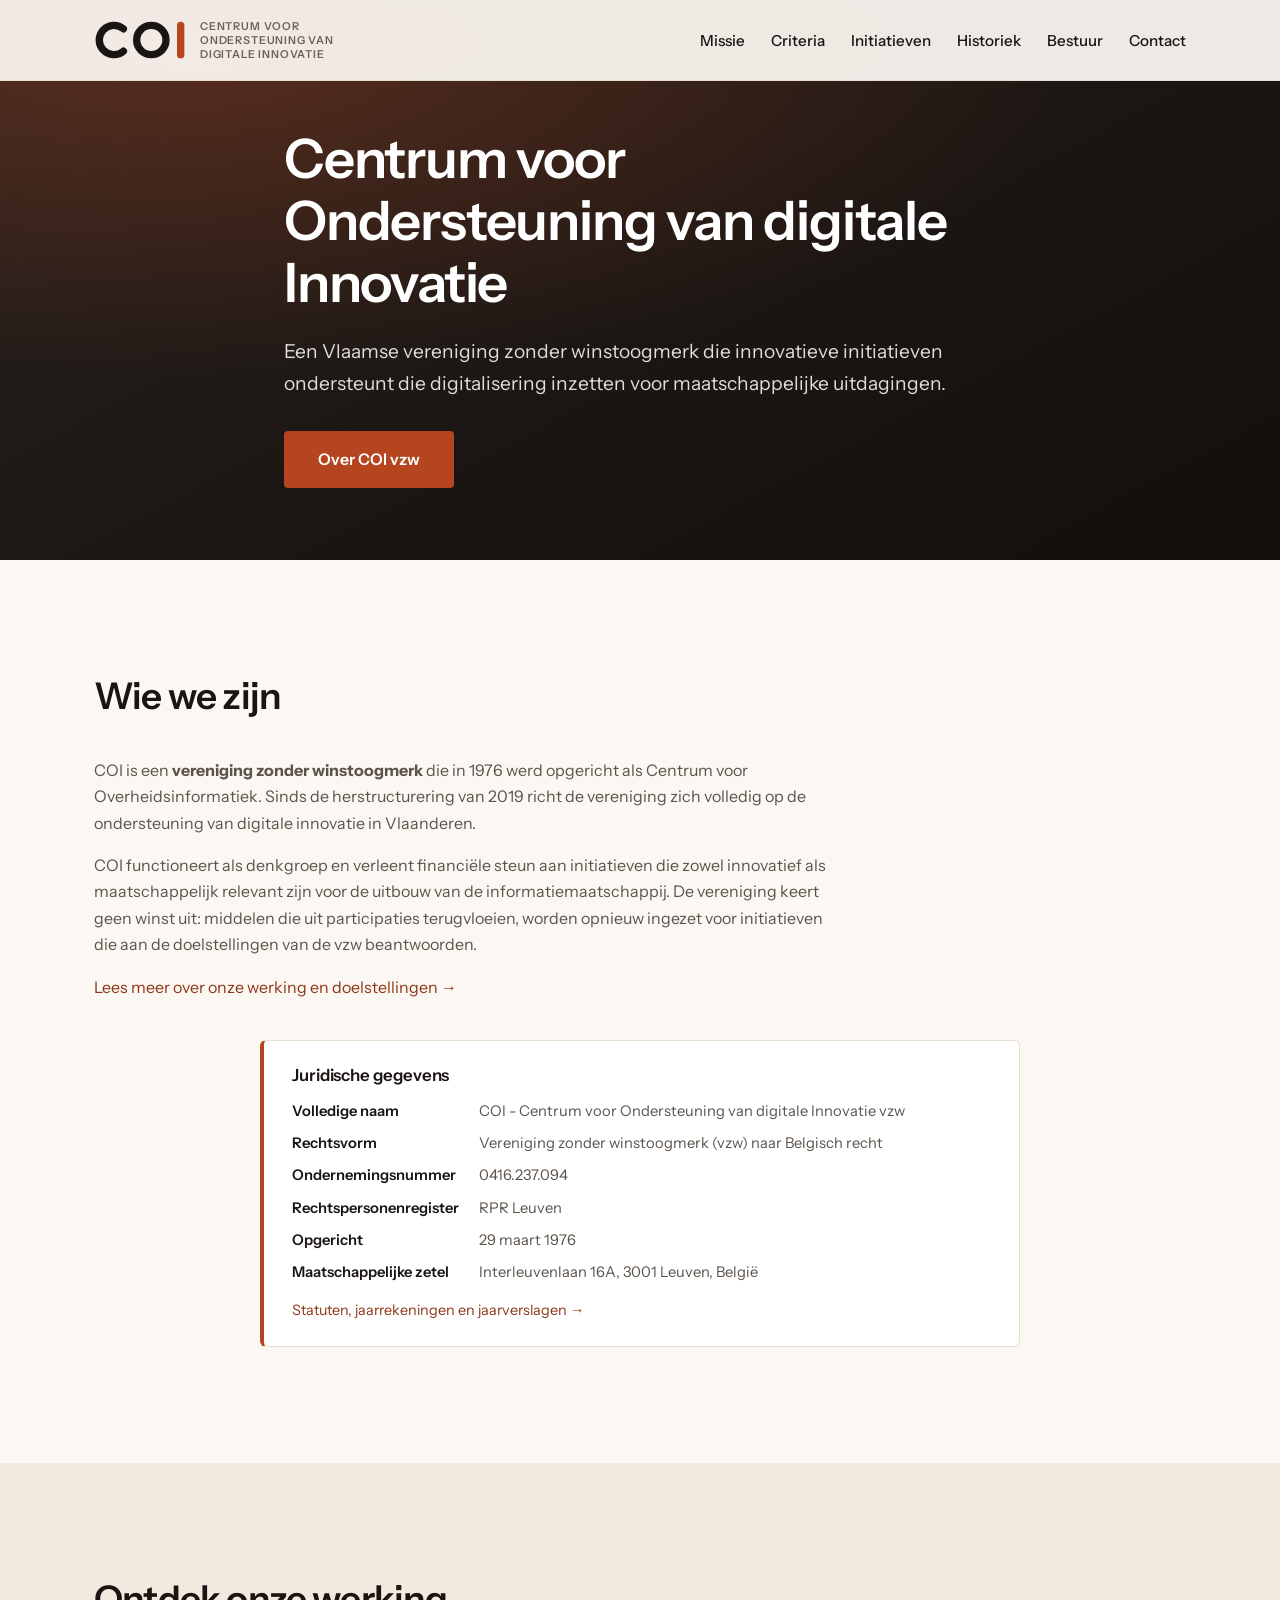
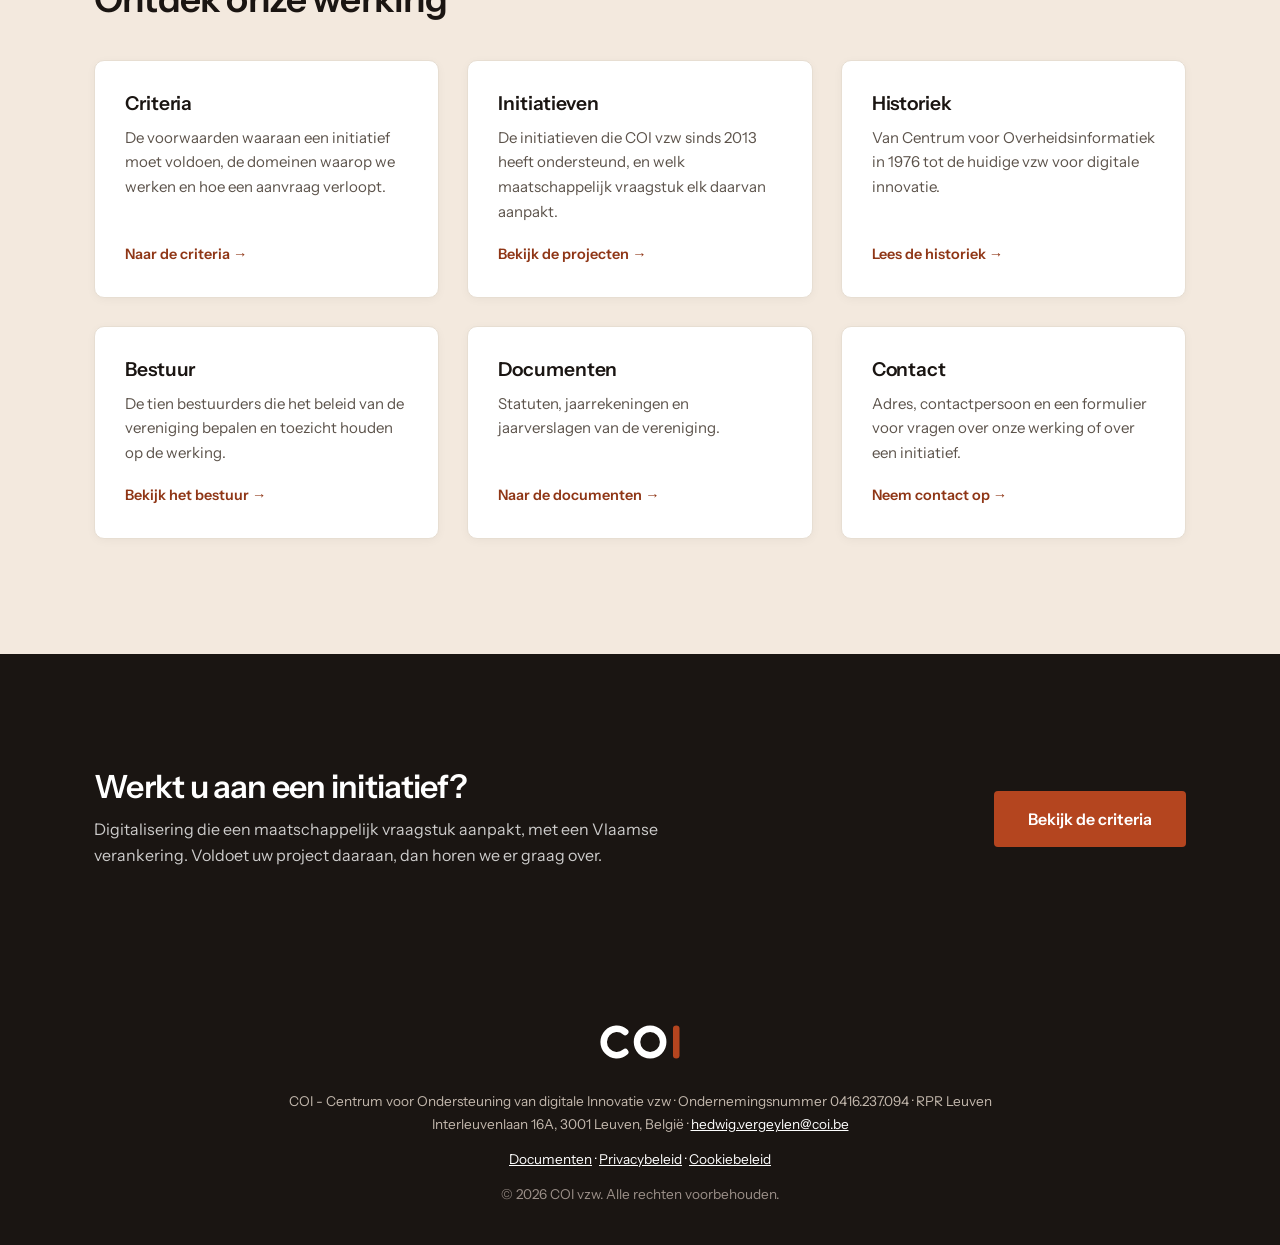
==== index.html @ 03cca015 "Nieuwe vormtaal: warm palet, eigen lettertypes, nieuw merkteken Vormgeving: - palet "Klei": terracot" ====
<!DOCTYPE html>
<html lang="nl">
<head>
<meta charset="UTF-8" />
<meta name="viewport" content="width=device-width, initial-scale=1.0" />
<title>COI vzw - Centrum voor Ondersteuning van digitale Innovatie</title>
<meta name="description" content="COI vzw is een Vlaamse denkgroep die innovatieve, maatschappelijk relevante initiatieven in de informatiemaatschappij financieel ondersteunt. Opgericht in 1976, zetel in Leuven." />
<link rel="canonical" href="https://www.coivzw.be/" />
<link rel="icon" type="image/svg+xml" href="assets/favicon.svg" />
<link rel="icon" type="image/png" sizes="32x32" href="assets/favicon-32.png" />
<link rel="icon" type="image/png" sizes="16x16" href="assets/favicon-16.png" />
<link rel="apple-touch-icon" href="assets/apple-touch-icon.png" />
<link rel="stylesheet" href="css/style.css" />
<script type="application/ld+json">
{
  "@context": "https://schema.org",
  "@type": "NGO",
  "name": "COI - Centrum voor Ondersteuning van digitale Innovatie vzw",
  "alternateName": "COI vzw",
  "url": "https://www.coivzw.be/",
  "logo": "https://www.coivzw.be/assets/coi-logo.svg",
  "foundingDate": "1976-03-29",
  "description": "Vlaamse denkgroep die innovatieve en maatschappelijk relevante initiatieven in de informatiemaatschappij financieel ondersteunt.",
  "taxID": "0416.237.094",
  "address": {
    "@type": "PostalAddress",
    "streetAddress": "Interleuvenlaan 16A",
    "postalCode": "3001",
    "addressLocality": "Leuven",
    "addressCountry": "BE"
  },
  "email": "hedwig.vergeylen@coi.be"
}
</script>
</head>
<body>

<header class="header" id="top">
  <div class="container header__inner">
    <a href="./" class="header__logo">
      <img src="assets/coi-logo.svg" alt="COI vzw" class="header__logo-mark">
      <span class="header__logo-text">
        <span class="header__logo-sub">Centrum voor Ondersteuning van digitale Innovatie</span>
      </span>
    </a>
    <nav class="nav" id="nav">
      <ul class="nav__list">
        <li><a href="over-ons/">Missie</a></li>
        <li><a href="wat-we-ondersteunen/">Criteria</a></li>
        <li><a href="projecten/">Initiatieven</a></li>
        <li><a href="historiek/">Historiek</a></li>
        <li><a href="bestuursorgaan/">Bestuur</a></li>
        <li><a href="contact/">Contact</a></li>
      </ul>
    </nav>
    <button class="nav-toggle" id="navToggle" aria-label="Menu openen" aria-expanded="false">
      <span></span><span></span><span></span>
    </button>
  </div>
</header>

<section class="hero">
  <div class="container hero__content">
    <h1>Centrum voor Ondersteuning van digitale Innovatie</h1>
    <p>Een Vlaamse vereniging zonder winstoogmerk die innovatieve initiatieven ondersteunt die digitalisering inzetten voor maatschappelijke uitdagingen.</p>
    <a href="over-ons/" class="btn">Over COI vzw</a>
  </div>
</section>

<main>

  <section class="section">
    <div class="container">
      <h2 class="section__title">Wie we zijn</h2>
      <div class="prose">
        <p>COI is een <strong>vereniging zonder winstoogmerk</strong> die in 1976 werd opgericht als Centrum voor Overheidsinformatiek. Sinds de herstructurering van 2019 richt de vereniging zich volledig op de ondersteuning van digitale innovatie in Vlaanderen.</p>
        <p>COI functioneert als denkgroep en verleent financiële steun aan initiatieven die zowel innovatief als maatschappelijk relevant zijn voor de uitbouw van de informatiemaatschappij. De vereniging keert geen winst uit: middelen die uit participaties terugvloeien, worden opnieuw ingezet voor initiatieven die aan de doelstellingen van de vzw beantwoorden.</p>
        <p><a href="over-ons/">Lees meer over onze werking en doelstellingen &rarr;</a></p>
      </div>

      <div class="identity">
        <h3>Juridische gegevens</h3>
        <dl>
          <dt>Volledige naam</dt>
          <dd>COI - Centrum voor Ondersteuning van digitale Innovatie vzw</dd>
          <dt>Rechtsvorm</dt>
          <dd>Vereniging zonder winstoogmerk (vzw) naar Belgisch recht</dd>
          <dt>Ondernemingsnummer</dt>
          <dd>0416.237.094</dd>
          <dt>Rechtspersonenregister</dt>
          <dd>RPR Leuven</dd>
          <dt>Opgericht</dt>
          <dd>29 maart 1976</dd>
          <dt>Maatschappelijke zetel</dt>
          <dd>Interleuvenlaan 16A, 3001 Leuven, België</dd>
        </dl>
        <p style="margin-top:14px;font-size:0.9rem;"><a href="documenten/">Statuten, jaarrekeningen en jaarverslagen &rarr;</a></p>
      </div>
    </div>
  </section>

  <section class="section section--alt">
    <div class="container">
      <h2 class="section__title">Ontdek onze werking</h2>
      <div class="cards">

        <div class="card">
          <h3>Criteria</h3>
          <p>De voorwaarden waaraan een initiatief moet voldoen, de domeinen waarop we werken en hoe een aanvraag verloopt.</p>
          <a href="wat-we-ondersteunen/" class="card__link">Naar de criteria &rarr;</a>
        </div>

        <div class="card">
          <h3>Initiatieven</h3>
          <p>De initiatieven die COI vzw sinds 2013 heeft ondersteund, en welk maatschappelijk vraagstuk elk daarvan aanpakt.</p>
          <a href="projecten/" class="card__link">Bekijk de projecten &rarr;</a>
        </div>

        <div class="card">
          <h3>Historiek</h3>
          <p>Van Centrum voor Overheidsinformatiek in 1976 tot de huidige vzw voor digitale innovatie.</p>
          <a href="historiek/" class="card__link">Lees de historiek &rarr;</a>
        </div>

        <div class="card">
          <h3>Bestuur</h3>
          <p>De tien bestuurders die het beleid van de vereniging bepalen en toezicht houden op de werking.</p>
          <a href="bestuursorgaan/" class="card__link">Bekijk het bestuur &rarr;</a>
        </div>

        <div class="card">
          <h3>Documenten</h3>
          <p>Statuten, jaarrekeningen en jaarverslagen van de vereniging.</p>
          <a href="documenten/" class="card__link">Naar de documenten &rarr;</a>
        </div>

        <div class="card">
          <h3>Contact</h3>
          <p>Adres, contactpersoon en een formulier voor vragen over onze werking of over een initiatief.</p>
          <a href="contact/" class="card__link">Neem contact op &rarr;</a>
        </div>

      </div>
    </div>
  </section>

  <section class="section oproep">
    <div class="container oproep__inner">
      <div class="oproep__tekst">
        <h2>Werkt u aan een initiatief?</h2>
        <p>Digitalisering die een maatschappelijk vraagstuk aanpakt, met een Vlaamse verankering. Voldoet uw project daaraan, dan horen we er graag over.</p>
      </div>
      <a href="wat-we-ondersteunen/" class="btn">Bekijk de criteria</a>
    </div>
  </section>

</main>

<footer class="footer">
  <div class="container footer__inner">
    <img src="assets/coi-logo-wit.svg" alt="COI vzw" class="footer__logo">
    <p class="footer__legal">
      COI - Centrum voor Ondersteuning van digitale Innovatie vzw &middot; Ondernemingsnummer 0416.237.094 &middot; RPR Leuven<br>
      Interleuvenlaan 16A, 3001 Leuven, België &middot; <a href="mailto:hedwig.vergeylen@coi.be">hedwig.vergeylen@coi.be</a>
    </p>
    <p class="footer__links">
      <a href="documenten/">Documenten</a> &middot;
      <a href="privacy/">Privacybeleid</a> &middot;
      <a href="cookies/">Cookiebeleid</a>
    </p>
    <p class="footer__copy">&copy; <span id="year"></span> COI vzw. Alle rechten voorbehouden.</p>
  </div>
</footer>

<script src="js/script.js"></script>
</body>
</html>
---- css/style.css ----
/* Lettertypes staan op onze eigen server, niet bij Google.
   Reden: bij Google Fonts doet de browser van elke bezoeker een verzoek aan
   fonts.googleapis.com en fonts.gstatic.com, waarbij zijn IP-adres naar Google
   gaat. Lokaal hosten haalt die partij uit de bezoekersstroom en scheelt ook
   twee DNS-opzoekingen en twee verbindingen bij het laden.

   Instrument Sans is variabel (400-700 in één bestand) en Instrument Serif is
   als paar ontworpen; samen 74 KB. font-display: swap toont meteen tekst in de
   systeemletter en wisselt zodra het bestand er is. */
@font-face {
  font-family: "Instrument Sans";
  font-style: normal;
  font-weight: 400 700;
  font-display: swap;
  src: url("../fonts/instrument-sans-latin.woff2") format("woff2");
  unicode-range: U+0000-00FF, U+0131, U+0152-0153, U+02BB-02BC, U+02C6, U+02DA,
    U+02DC, U+0304, U+0308, U+0329, U+2000-206F, U+20AC, U+2122, U+2191, U+2193,
    U+2212, U+2215, U+FEFF, U+FFFD;
}

@font-face {
  font-family: "Instrument Sans";
  font-style: normal;
  font-weight: 400 700;
  font-display: swap;
  src: url("../fonts/instrument-sans-latin-ext.woff2") format("woff2");
  unicode-range: U+0100-02BA, U+02BD-02C5, U+02C7-02CC, U+02CE-02D7, U+02DD-02FF,
    U+0304, U+0308, U+0329, U+1D00-1DBF, U+1E00-1E9F, U+1EF2-1EFF, U+2020,
    U+20A0-20AB, U+20AD-20C0, U+2113, U+2C60-2C7F, U+A720-A7FF;
}

@font-face {
  font-family: "Instrument Serif";
  font-style: normal;
  font-weight: 400;
  font-display: swap;
  src: url("../fonts/instrument-serif-latin.woff2") format("woff2");
  unicode-range: U+0000-00FF, U+0131, U+0152-0153, U+02BB-02BC, U+02C6, U+02DA,
    U+02DC, U+0304, U+0308, U+0329, U+2000-206F, U+20AC, U+2122, U+2191, U+2193,
    U+2212, U+2215, U+FEFF, U+FFFD;
}

@font-face {
  font-family: "Instrument Serif";
  font-style: normal;
  font-weight: 400;
  font-display: swap;
  src: url("../fonts/instrument-serif-latin-ext.woff2") format("woff2");
  unicode-range: U+0100-02BA, U+02BD-02C5, U+02C7-02CC, U+02CE-02D7, U+02DD-02FF,
    U+0304, U+0308, U+0329, U+1D00-1DBF, U+1E00-1E9F, U+1EF2-1EFF, U+2020,
    U+20A0-20AB, U+20AD-20C0, U+2113, U+2C60-2C7F, U+A720-A7FF;
}

:root {
  /* Palet "Klei": terracotta accent op warm papier.
     Alle kleuren op de site komen uit deze lijst; er staat verder nergens nog
     een kleurwaarde los in het bestand. Een richtingswijziging is dus een
     kwestie van dit blok aanpassen. */
  --color-primary: #b4451f;   /* knoppen, accenten */
  --color-primary-diep: #93381a; /* knop bij hover */
  --color-link: #8f3616;      /* linktekst: donkerder, want die heeft 4,5:1 nodig */

  --color-text: #5c534b;
  /* Net donker genoeg om ook op het zandvlak (--color-bg-alt) boven 4,5:1 te
     blijven; op #756b62 haalde de sectie-inleiding daar maar 4,34:1. */
  --color-muted: #6d635a;
  --color-dark: #1a1512;      /* koppen, voettekst, hero */
  --color-bg: #fbf7f2;        /* papier */
  --color-surface: #ffffff;   /* kaarten, die liggen op het papier */
  --color-bg-alt: #f3e9de;    /* afwisselende secties en logokaders */
  --color-line: #e7ded2;
  --color-line-diep: #d8c9b7; /* rand van een kaart bij hover */

  /* Voettekst staat op --color-dark; deze twee zijn de leesbare tinten daarop. */
  --color-op-donker: #c3b8ad;
  --color-op-donker-zacht: #9c9089;

  /* De serif is gereserveerd voor cijfers: jaartallen op de projectenpagina, de
     nummers van de basisvoorwaarden, de tijdlijn. Daar geeft hij karakter
     zonder de koppen een uitgeverslook te bezorgen. */
  --font-heading: "Instrument Serif", Georgia, "Times New Roman", serif;
  --font-body: "Instrument Sans", -apple-system, BlinkMacSystemFont, "Segoe UI", sans-serif;
  --font-kop-klein: var(--font-body);
  --max-width: 1140px;

  /* EÃƒÆ’Ã‚Â©n gedeelde versnellingscurve en duur voor alle overgangen. Zo bewegen
     knoppen, kaarten, navigatie en de scroll-animaties op dezelfde manier. */
  --ease: cubic-bezier(0.22, 0.61, 0.36, 1);
  --snel: 0.2s;
  --traag: 0.7s;

  /* Verticale ademruimte per sectie, meeschalend met de vensterbreedte. */
  --sectie-ruimte: clamp(72px, 9vw, 128px);
}

* {
  margin: 0;
  padding: 0;
  box-sizing: border-box;
}

html {
  scroll-behavior: smooth;
  /* De site heeft maar een ontwerp: een licht. Zonder deze regel darkent de browser
     in donkere modus zelf het canvas, terwijl onze tekstkleuren donker blijven -
     dan staat bijna-zwarte tekst op een zwarte achtergrond. */
  color-scheme: only light;
  background-color: var(--color-bg);
}

body {
  font-family: var(--font-body);
  color: var(--color-text);
  line-height: 1.65;
  -webkit-font-smoothing: antialiased;
  /* Expliciet, niet transparant: anders schijnt het canvas van de browser door. */
  background-color: var(--color-bg);
}

.container {
  max-width: var(--max-width);
  margin: 0 auto;
  padding: 0 24px;
}

/* Koppen staan in de schreefloze letter, niet in de serif. Een display-serif
   geeft de site een uitgeverskarakter dat vloekt met de rest; halfvet en strak
   gespatieerd sluit beter aan bij de opmaak. De serif blijft wel in gebruik,
   maar uitsluitend voor cijfers - zie .jaar-kop en .voorwaarde__nr. */
h1, h2 {
  font-family: var(--font-body);
  color: var(--color-dark);
  font-weight: 600;
  letter-spacing: -0.022em;
  line-height: 1.14;
}

/* h3 is bijna altijd een kaarttitel of een tussenkop van 17 tot 20 px. Daar
   houdt de serif niet stand; de sans in halfvet leest daar beter. */
h3 {
  font-family: var(--font-kop-klein);
  color: var(--color-dark);
  font-weight: 600;
  letter-spacing: -0.005em;
  line-height: 1.3;
}

a {
  color: var(--color-link);
  text-decoration: none;
  transition: color var(--snel) var(--ease);
}

/* Header */
.header {
  position: fixed;
  top: 0;
  left: 0;
  right: 0;
  z-index: 100;
  background: rgba(251, 247, 242, 0.94);
  backdrop-filter: saturate(1.4) blur(8px);
  border-bottom: 1px solid var(--color-line);
}

.header__inner {
  display: flex;
  align-items: center;
  justify-content: space-between;
  /* Houdt de naam los van het menu; zonder deze gap raken ze elkaar bijna
     op de breedtes waar het menu nog horizontaal staat. */
  gap: 48px;
  height: 80px;
}

.header__logo {
  display: flex;
  align-items: center;
  gap: 14px;
  color: var(--color-dark);
  flex-shrink: 0;
}

.header__logo-mark {
  height: 40px;
  width: auto;
  flex-shrink: 0;
}

/* De naam naast het merkteken: de afkorting groot in de kopletter, de voluit
   geschreven naam eronder als kleinkapitaal. Zo staat er een echte lockup in
   plaats van twee regels kleine tekst. */
.header__logo-text {
  display: flex;
  flex-direction: column;
  justify-content: center;
}

/* Het merkteken leest zelf al C-O-I, dus de afkorting hoeft er niet naast.
   Wat er wel bij moet, is waar die drie letters voor staan. */
.header__logo-sub {
  font-size: 0.68rem;
  font-weight: 600;
  letter-spacing: 0.075em;
  text-transform: uppercase;
  line-height: 1.3;
  max-width: 20ch;
  color: var(--color-muted);
}

.nav__list {
  display: flex;
  gap: 26px;
  list-style: none;
}

.nav__list a {
  color: var(--color-dark);
  font-weight: 500;
  font-size: 0.95rem;
  transition: color var(--snel) var(--ease);
}

.nav__list a:hover {
  color: var(--color-primary);
}

.nav-toggle {
  display: none;
  flex-direction: column;
  justify-content: center;
  gap: 5px;
  background: none;
  border: none;
  cursor: pointer;
  width: 40px;
  height: 40px;
}

.nav-toggle span {
  display: block;
  width: 24px;
  height: 2px;
  background: var(--color-dark);
  margin: 0 auto;
}

/* Hero. Geen foto meer: een rustig verloop in de eigen kleuren, met een
   zachte lichtplek zodat het vlak niet dood aanvoelt. Geen achtergrondbeeld
   betekent ook ruim een megabyte minder om te laden. */
.hero {
  position: relative;
  /* Bewust laag gehouden: de bezoeker moet "Wie we zijn" al zien staan zonder
     eerst een schermvullend beeld weg te scrollen. */
  min-height: min(56vh, 480px);
  display: flex;
  align-items: center;
  padding: 128px 0 72px;
  color: #fff;
  background:
    radial-gradient(115% 95% at 16% 10%, rgba(180, 69, 31, 0.34) 0%, rgba(180, 69, 31, 0) 60%),
    linear-gradient(152deg, #2a2320 0%, #1a1512 60%, #140f0d 100%);
  overflow: hidden;
}

.hero__content {
  position: relative;
  z-index: 1;
  max-width: 760px;
}

.hero h1 {
  color: #fff;
  font-size: clamp(2.1rem, 4.6vw, 3.4rem);
  margin-bottom: 22px;
}

.hero p {
  font-size: clamp(1.02rem, 1.5vw, 1.2rem);
  margin-bottom: 32px;
  max-width: 60ch;
  color: rgba(255, 255, 255, 0.86);
}

/* De hero staat bovenaan het scherm en heeft dus geen scroll-trigger nodig;
   die komt gewoon binnen bij het laden. */
.js-reveal .hero__content > * {
  animation: hero-in 0.8s var(--ease) both;
}

.js-reveal .hero__content > *:nth-child(2) { animation-delay: 0.08s; }
.js-reveal .hero__content > *:nth-child(3) { animation-delay: 0.16s; }

@keyframes hero-in {
  from { opacity: 0; transform: translateY(16px); }
  to   { opacity: 1; transform: none; }
}

.btn {
  display: inline-block;
  background: var(--color-primary);
  color: #fff;
  padding: 15px 34px;
  border-radius: 4px;
  font-weight: 600;
  border: none;
  cursor: pointer;
  font-family: var(--font-body);
  font-size: 1rem;
  transition: background var(--snel) var(--ease),
              transform var(--snel) var(--ease),
              box-shadow var(--snel) var(--ease);
}

.btn:hover {
  background: var(--color-primary-diep);
  transform: translateY(-2px);
  box-shadow: 0 10px 22px rgba(29, 27, 26, 0.16);
}

.btn:active {
  transform: translateY(0);
}

/* Sections */
.section {
  padding: var(--sectie-ruimte) 0;
}

.section--alt {
  background: var(--color-bg-alt);
}

/* Alles lijnt links uit. De rasters eronder (kaarten, bestuurders, projecten)
   beginnen aan de linkerrand van de container; een gecentreerde titel zou daar
   los boven zweven. Gecentreerde lopende tekst leest bovendien trager, omdat
   het oog elke regel op een andere plek moet terugvinden. */
.section__title {
  font-size: clamp(1.7rem, 3vw, 2.3rem);
  margin-bottom: 40px;
  max-width: 24ch;
}

.section__intro {
  margin-top: -26px;
  margin-bottom: 44px;
  max-width: 62ch;
  color: var(--color-muted);
}

/* About */
.about {
  max-width: 760px;
  margin: 0 auto;
}

.about p {
  margin-bottom: 18px;
}

.about ul {
  margin: 0 0 18px 20px;
}

.about li {
  margin-bottom: 8px;
}

/* Projects */
.projects-grid {
  display: grid;
  grid-template-columns: repeat(auto-fit, minmax(280px, 1fr));
  gap: 28px;
}

.project-card {
  background: var(--color-surface);
  border: 1px solid var(--color-line);
  border-radius: 10px;
  overflow: hidden;
  box-shadow: 0 2px 10px rgba(29, 27, 26, 0.04);
  display: flex;
  flex-direction: column;
  transition: transform var(--snel) var(--ease),
              box-shadow var(--snel) var(--ease),
              border-color var(--snel) var(--ease);
}

.project-card:hover {
  transform: translateY(-4px);
  border-color: var(--color-line-diep);
  box-shadow: 0 14px 30px rgba(29, 27, 26, 0.10);
}

/* Elk logo staat in hetzelfde lichtgrijze kader - een lichte drager, want zo
   goed als elk merk levert zijn logo in een donkere versie aan. Het grijs zet
   het kader vanzelf af tegen de witte kaart eronder, dus geen randlijn nodig. */
.project-card__logo {
  height: 140px;
  display: flex;
  align-items: center;
  justify-content: center;
  background: var(--color-bg-alt);
  padding: 24px;
}

.project-card__logo img {
  max-width: 100%;
  max-height: 90px;
  object-fit: contain;
}

/* Voor brede woordmerken (bv. Syndicate One, 208x26): die zijn van nature laag
   en zouden anders als een streepje in het midden van het kader hangen. Laat ze
   de volle breedte nemen in plaats van hun eigen pixelbreedte. */
.project-card__logo--wide img {
  width: 100%;
  height: auto;
}

/* Drie merken leverden hun logo enkel als zuiver wit silhouet op transparant
   (gemeten: maximale verzadiging <= 0,03, dus echt monochroom). Omkeren geeft
   exact dezelfde vorm in zwart en houdt ze leesbaar op het witte kader. Gebruik
   dit uitsluitend voor monochrome logo's - bij kleur verschuift de tint. */
.project-card__logo--invert img {
  filter: invert(1);
}

.project-card__body {
  padding: 20px 24px 24px;
}

.project-card__body h3 {
  font-size: 1.1rem;
  margin-bottom: 10px;
}

/* Jaartal als tussenkop over de volle breedte van het raster. Zo leest de
   pagina als een tijdlijn van 2013 tot vandaag in plaats van als een catalogus.
   De kop staat in het raster zelf, dus er is geen extra omhullende laag nodig. */
.jaar-kop {
  grid-column: 1 / -1;
  font-family: var(--font-heading);
  font-weight: 400;
  font-size: clamp(1.5rem, 2.4vw, 1.9rem);
  color: var(--color-primary);
  display: flex;
  align-items: center;
  gap: 20px;
  margin-top: 22px;
}

.jaar-kop:first-child {
  margin-top: 0;
}

/* Lijn die vanaf het jaartal doorloopt tot de rechterrand. */
.jaar-kop::after {
  content: "";
  flex: 1;
  height: 1px;
  background: var(--color-line);
}

.project-card__body p {
  font-size: 0.92rem;
  color: var(--color-text);
}

/* Oproep. Sluit de startpagina af met de vraag die nergens anders prominent
   stond: heeft u een initiatief? Donker vlak, zodat het losstaat van de rest. */
.oproep {
  background: var(--color-dark);
}

.oproep__inner {
  display: flex;
  flex-wrap: wrap;
  align-items: center;
  justify-content: space-between;
  gap: 28px 40px;
}

.oproep__tekst {
  max-width: 56ch;
}

.oproep h2 {
  color: #fff;
  font-size: clamp(1.5rem, 2.6vw, 2rem);
  margin-bottom: 10px;
}

.oproep p {
  color: rgba(255, 255, 255, 0.78);
}

.oproep .btn {
  flex-shrink: 0;
}

/* Timeline */
.timeline {
  max-width: 760px;
  margin: 0;
  position: relative;
  padding-left: 32px;
  border-left: 2px solid var(--color-line);
}

.timeline__item {
  position: relative;
  margin-bottom: 40px;
}

.timeline__item:last-child {
  margin-bottom: 0;
}

.timeline__item::before {
  content: "";
  position: absolute;
  left: -41px;
  top: 4px;
  width: 16px;
  height: 16px;
  border-radius: 50%;
  background: var(--color-primary);
  border: 3px solid var(--color-bg);
}

.timeline__year {
  font-family: var(--font-heading);
  color: var(--color-primary);
  font-size: 1.2rem;
  margin-bottom: 8px;
}

/* Board */
.board-grid {
  display: grid;
  grid-template-columns: repeat(auto-fit, minmax(180px, 1fr));
  gap: 28px;
}

.board-member {
  text-align: left;
}

.board-member img {
  width: 100%;
  aspect-ratio: 1 / 1;
  object-fit: cover;
  border-radius: 8px;
  margin-bottom: 14px;
  background: var(--color-bg-alt);
}

.board-member h3 {
  font-size: 1rem;
  margin-bottom: 4px;
}

.board-member p {
  font-size: 0.85rem;
  color: var(--color-primary);
  font-weight: 600;
}

/* Het LinkedIn-teken staat als SVG in de pagina zelf, niet uit een
   iconenbibliotheek. Zo blijft het bij één bestand minder om te laden en erft
   het gewoon de tekstkleur mee. */
.board-member__li {
  display: inline-flex;
  margin-top: 9px;
  color: var(--color-muted);
  transition: color var(--snel) var(--ease), transform var(--snel) var(--ease);
}

.board-member__li svg {
  width: 17px;
  height: 17px;
  fill: currentColor;
}

.board-member__li:hover {
  color: var(--color-primary);
  transform: translateY(-1px);
}

/* Contact */
.contact {
  display: grid;
  grid-template-columns: 1fr 1.4fr;
  gap: 48px;
}

.contact__info h3 {
  font-size: 1.1rem;
  margin-bottom: 6px;
  margin-top: 20px;
}

.contact__info h3:first-child {
  margin-top: 0;
}

.contact__form {
  display: flex;
  flex-direction: column;
  gap: 6px;
}

.contact__form label {
  font-weight: 600;
  font-size: 0.9rem;
  margin-top: 10px;
}

.contact__form input,
.contact__form textarea {
  padding: 12px 14px;
  border: 1px solid var(--color-line);
  border-radius: 4px;
  font-family: var(--font-body);
  font-size: 0.95rem;
}

.contact__form input:focus,
.contact__form textarea:focus {
  outline: 2px solid var(--color-primary);
}

.contact__form .btn {
  margin-top: 16px;
  align-self: flex-start;
}

.contact__form-note {
  font-size: 0.8rem;
  color: var(--color-muted);
  margin-top: 10px;
}

/* Footer */
.footer {
  background: var(--color-dark);
  color: #fff;
  padding: 40px 0;
  text-align: center;
  font-size: 0.85rem;
}

.footer__legal {
  margin-top: 8px;
  color: var(--color-op-donker);
  line-height: 1.7;
}

.footer__links {
  margin-top: 12px;
}

/* Alle links in de voettekst wit: het merkblauw haalt op de donkere
   achtergrond maar 2,2:1 en is daar praktisch onleesbaar. */
.footer a {
  color: #fff;
  text-decoration: underline;
}

.footer__copy {
  margin-top: 12px;
  color: var(--color-op-donker-zacht);
}

.footer__logo {
  height: 36px;
  width: auto;
  margin-bottom: 16px;
}

/* Scroll-animatie.

   De klasse js-reveal wordt door script.js op <html> gezet, en alleen wanneer
   JavaScript draait en de bezoeker geen verminderde beweging heeft gevraagd.
   Zonder die klasse staat alles gewoon zichtbaar: valt het script uit, dan
   blijft de pagina leesbaar in plaats van leeg. Dat geldt ook voor zoekmachines. */
.js-reveal .reveal {
  opacity: 0;
  transform: translateY(14px);
}

.js-reveal .reveal.is-visible {
  opacity: 1;
  transform: none;
  transition: opacity var(--traag) var(--ease),
              transform var(--traag) var(--ease);
  transition-delay: var(--reveal-vertraging, 0s);
}

/* Wie beweging heeft uitgezet, krijgt ook hier niets. Dubbel op met de check in
   het script, maar zo blijft het waar als iemand later de klasse anders zet. */
@media (prefers-reduced-motion: reduce) {
  html {
    scroll-behavior: auto;
  }

  .js-reveal .reveal,
  .js-reveal .reveal.is-visible {
    opacity: 1;
    transform: none;
    transition: none;
  }

  .js-reveal .hero__content > * {
    animation: none;
  }

  .btn:hover,
  .card:hover,
  .project-card:hover {
    transform: none;
  }
}

/* Page hero (binnenpagina's) - compacter dan de hero op de homepage,
   met extra ruimte bovenaan omdat de header fixed staat. */
.page-hero {
  position: relative;
  padding: 150px 0 70px;
  background: var(--color-dark);
  background-size: cover;
  background-position: center;
  color: #fff;
}

.page-hero__overlay {
  position: absolute;
  inset: 0;
  background: linear-gradient(135deg, rgba(26, 21, 18, 0.94), rgba(180, 69, 31, 0.62));
}

.page-hero__content {
  position: relative;
  z-index: 1;
  max-width: 760px;
}

.page-hero h1 {
  color: #fff;
  font-size: 2.2rem;
  margin-bottom: 14px;
}

.page-hero p {
  font-size: 1.05rem;
}

/* Breadcrumb */
.breadcrumb {
  font-size: 0.85rem;
  color: var(--color-muted);
  padding: 18px 0 0;
}

.breadcrumb a {
  color: var(--color-muted);
}

.breadcrumb a:hover {
  color: var(--color-primary);
}

/* Actieve navigatie-link */
.nav__list a.is-active {
  color: var(--color-primary);
  font-weight: 600;
}

/* Kaartjes met doorverwijzingen (homepage) */
.cards {
  display: grid;
  grid-template-columns: repeat(auto-fit, minmax(260px, 1fr));
  gap: 28px;
}

.card {
  background: var(--color-surface);
  border: 1px solid var(--color-line);
  border-radius: 10px;
  padding: 30px;
  box-shadow: 0 2px 10px rgba(29, 27, 26, 0.04);
  display: flex;
  flex-direction: column;
  transition: transform var(--snel) var(--ease),
              box-shadow var(--snel) var(--ease),
              border-color var(--snel) var(--ease);
}

.card:hover {
  transform: translateY(-4px);
  border-color: var(--color-line-diep);
  box-shadow: 0 14px 30px rgba(29, 27, 26, 0.10);
}

/* De doorverwijzing schuift mee bij hover over de hele kaart. Inline-block is
   nodig: op een gewoon inline-element heeft transform geen effect. */
.card__link {
  display: inline-block;
  transition: transform var(--snel) var(--ease);
}

.card:hover .card__link {
  transform: translateX(4px);
}

.card h3 {
  font-size: 1.2rem;
  margin-bottom: 10px;
}

.card p {
  font-size: 0.94rem;
  margin-bottom: 18px;
  flex-grow: 1;
}

.card__link {
  font-weight: 600;
  font-size: 0.9rem;
}

/* Identiteitskader (rechtsvorm, ondernemingsnummer, zetel) */
.identity {
  max-width: 760px;
  margin: 40px auto 0;
  background: var(--color-surface);
  border: 1px solid var(--color-line);
  border-left: 4px solid var(--color-primary);
  border-radius: 6px;
  padding: 24px 28px;
}

.identity h3 {
  font-size: 1.05rem;
  margin-bottom: 12px;
}

.identity dl {
  display: grid;
  grid-template-columns: minmax(160px, auto) 1fr;
  gap: 8px 20px;
  font-size: 0.92rem;
}

.identity dt {
  font-weight: 600;
  color: var(--color-dark);
}

.identity dd {
  margin: 0;
}

/* Lopende tekst (over ons, criteria, juridische pagina's) */
.prose {
  max-width: 68ch;
  margin: 0;
}

.prose h2 {
  font-size: 1.5rem;
  margin: 40px 0 14px;
}

.prose h2:first-child {
  margin-top: 0;
}

.prose h3 {
  font-size: 1.15rem;
  margin: 28px 0 10px;
}

.prose p {
  margin-bottom: 16px;
}

.prose ul,
.prose ol {
  margin: 0 0 16px 22px;
}

.prose li {
  margin-bottom: 8px;
}

/* Brede tabellen scrollen binnen hun eigen kader; de pagina zelf mag
   nooit horizontaal scrollen op een smal scherm. */
.table-scroll {
  overflow-x: auto;
  margin-bottom: 20px;
}

.prose table {
  width: 100%;
  min-width: 520px;
  border-collapse: collapse;
  margin-bottom: 0;
  font-size: 0.92rem;
}

.prose th,
.prose td {
  border: 1px solid var(--color-line);
  padding: 10px 12px;
  text-align: left;
  vertical-align: top;
}

.prose th {
  background: var(--color-bg-alt);
  font-weight: 600;
  color: var(--color-dark);
}

.prose__updated {
  font-size: 0.85rem;
  color: var(--color-muted);
  margin-bottom: 30px;
}

/* De drie basisvoorwaarden. Als opsommingstekens onder elkaar lezen ze als een
   bijzaak; als genummerde blokken naast elkaar zie je meteen dat het er drie
   zijn en dat ze even zwaar wegen. */
.voorwaarden {
  list-style: none;
  display: grid;
  grid-template-columns: repeat(auto-fit, minmax(240px, 1fr));
  gap: 24px;
  margin: 34px 0 40px;
}

.voorwaarde {
  background: var(--color-surface);
  border: 1px solid var(--color-line);
  border-radius: 10px;
  padding: 26px 24px 24px;
}

.voorwaarde__nr {
  display: block;
  font-family: var(--font-heading);
  font-size: 1.7rem;
  line-height: 1;
  color: var(--color-primary);
  margin-bottom: 12px;
}

.voorwaarde h3 {
  font-size: 1.02rem;
  margin-bottom: 8px;
}

.voorwaarde p {
  font-size: 0.9rem;
  color: var(--color-text);
}

/* Vormen van steun. Was een tabel van drie kolommen die op een telefoon moest
   scrollen; als blokken past dezelfde inhoud op elk scherm zonder scrollen. */
.steunvormen {
  display: grid;
  grid-template-columns: repeat(auto-fit, minmax(250px, 1fr));
  gap: 24px;
  margin: 30px 0 44px;
}

.steunvorm {
  background: var(--color-bg-alt);
  border-radius: 10px;
  padding: 26px 24px;
}

.steunvorm h3 {
  font-size: 1.02rem;
  margin-bottom: 10px;
}

.steunvorm p {
  font-size: 0.9rem;
}

.steunvorm__wanneer {
  margin-top: 14px;
  padding-top: 12px;
  border-top: 1px solid var(--color-line-diep);
  color: var(--color-muted);
}

.steunvorm__wanneer span {
  font-weight: 700;
  color: var(--color-dark);
}

/* Documentenlijst */
.doc-list {
  max-width: 760px;
  margin: 0;
  list-style: none;
}

.doc-list li {
  border-bottom: 1px solid var(--color-line);
  padding: 18px 0;
  display: flex;
  flex-wrap: wrap;
  align-items: baseline;
  gap: 6px 16px;
}

.doc-list li:first-child {
  border-top: 1px solid var(--color-line);
}

.doc-list__title {
  font-weight: 600;
  color: var(--color-dark);
  flex-grow: 1;
}

.doc-list__meta {
  font-size: 0.85rem;
  color: var(--color-muted);
}

/* Projectkaart: maatschappelijke opbrengst eerst, rol als voetregel */
.project-card__role {
  margin-top: 14px;
  padding-top: 12px;
  border-top: 1px solid var(--color-line);
  font-size: 0.82rem;
  color: var(--color-muted);
}

/* Responsive */
@media (max-width: 860px) {
  .page-hero {
    padding: 120px 0 50px;
  }

  .page-hero h1 {
    font-size: 1.7rem;
  }

  .identity dl {
    grid-template-columns: 1fr;
    gap: 2px;
  }

  .identity dd {
    margin-bottom: 10px;
  }

  .nav {
    position: fixed;
    top: 80px;
    left: 0;
    right: 0;
    background: var(--color-bg);
    box-shadow: 0 6px 14px rgba(29, 27, 26, 0.10);
    max-height: 0;
    overflow: hidden;
    transition: max-height 0.3s ease;
  }

  .nav.is-open {
    /* Ruim genoeg voor de zes menu-items (gemeten: 339px bij 375px breed). */
    max-height: 420px;
  }

  .nav__list {
    flex-direction: column;
    gap: 0;
    padding: 10px 24px;
  }

  .nav__list li {
    border-bottom: 1px solid var(--color-line);
  }

  .nav__list a {
    display: block;
    padding: 14px 0;
  }

  .nav-toggle {
    display: flex;
  }

  /* Op een smal scherm blijft alleen het merkteken staan; de voluit geschreven
     naam past er niet naast het menuknopje. */
  .header__logo-sub {
    display: none;
  }

  .hero h1 {
    font-size: 1.9rem;
  }

  .contact {
    grid-template-columns: 1fr;
  }
}
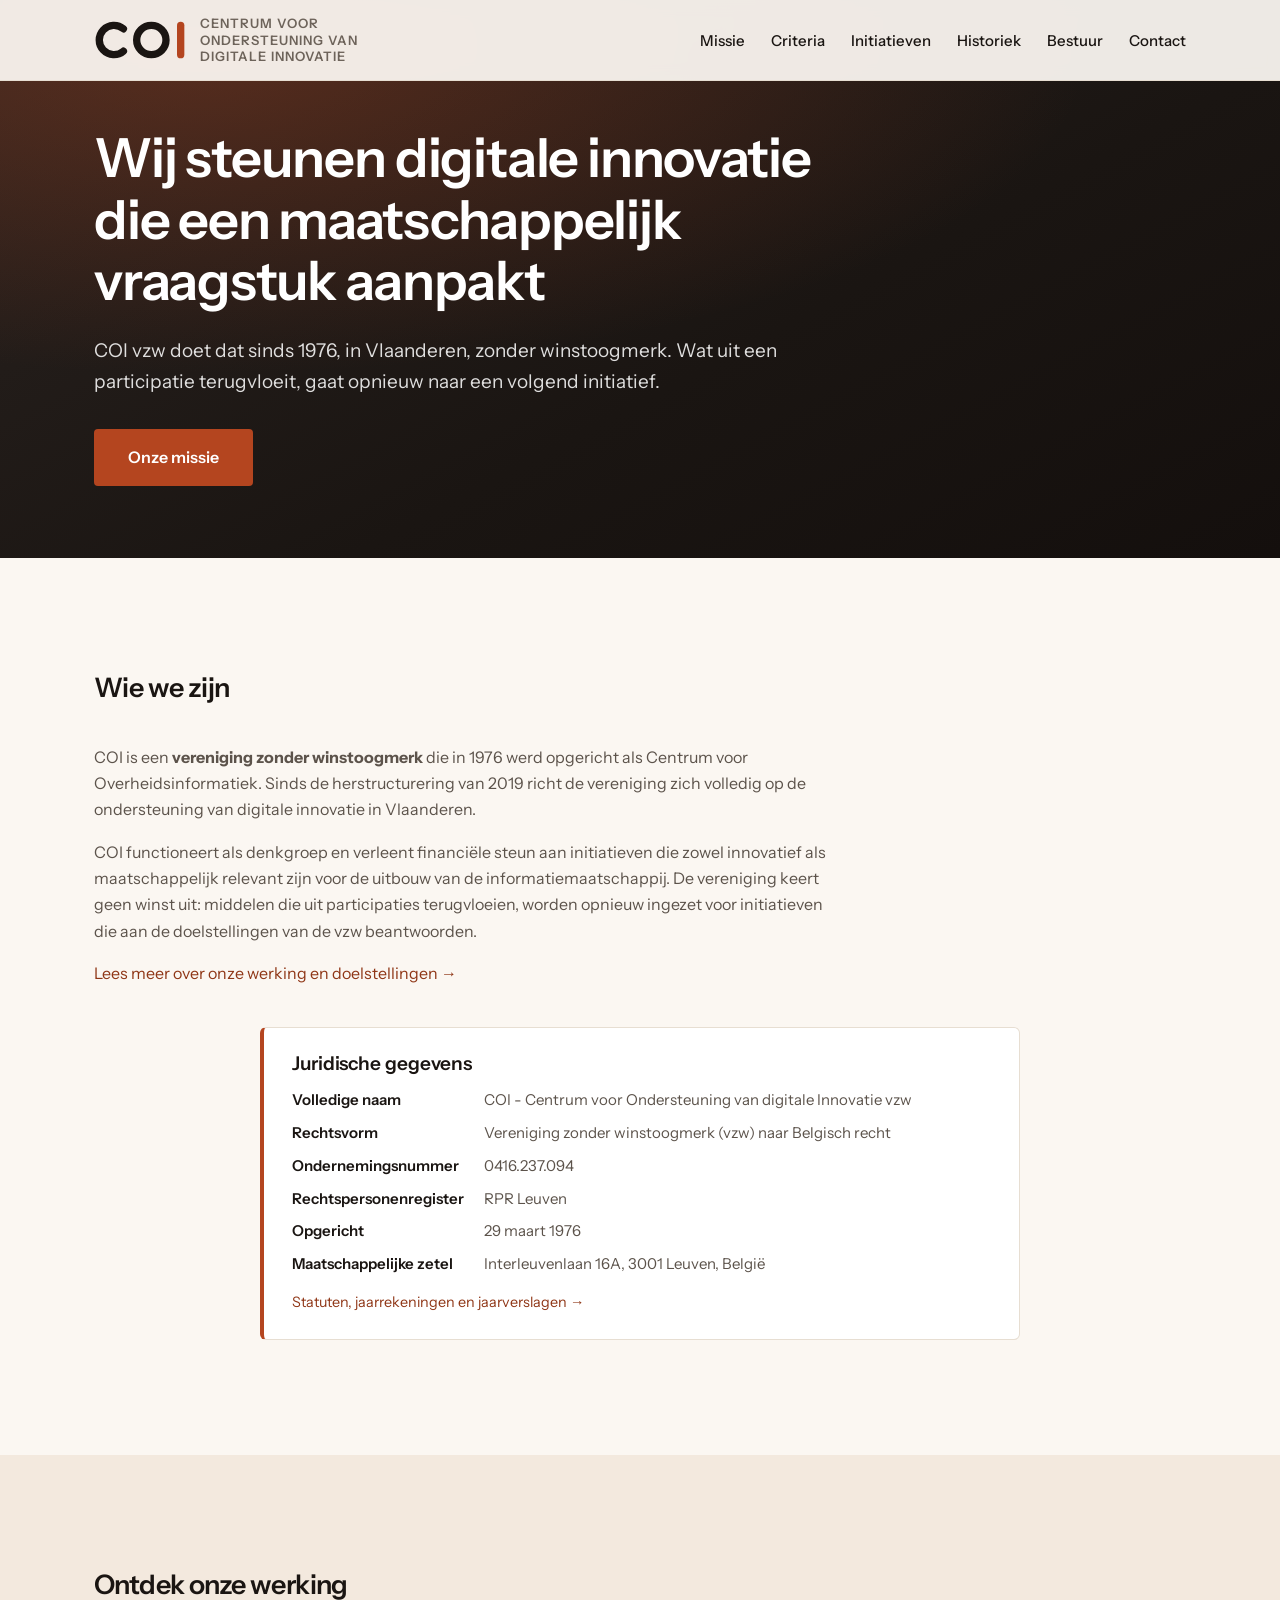
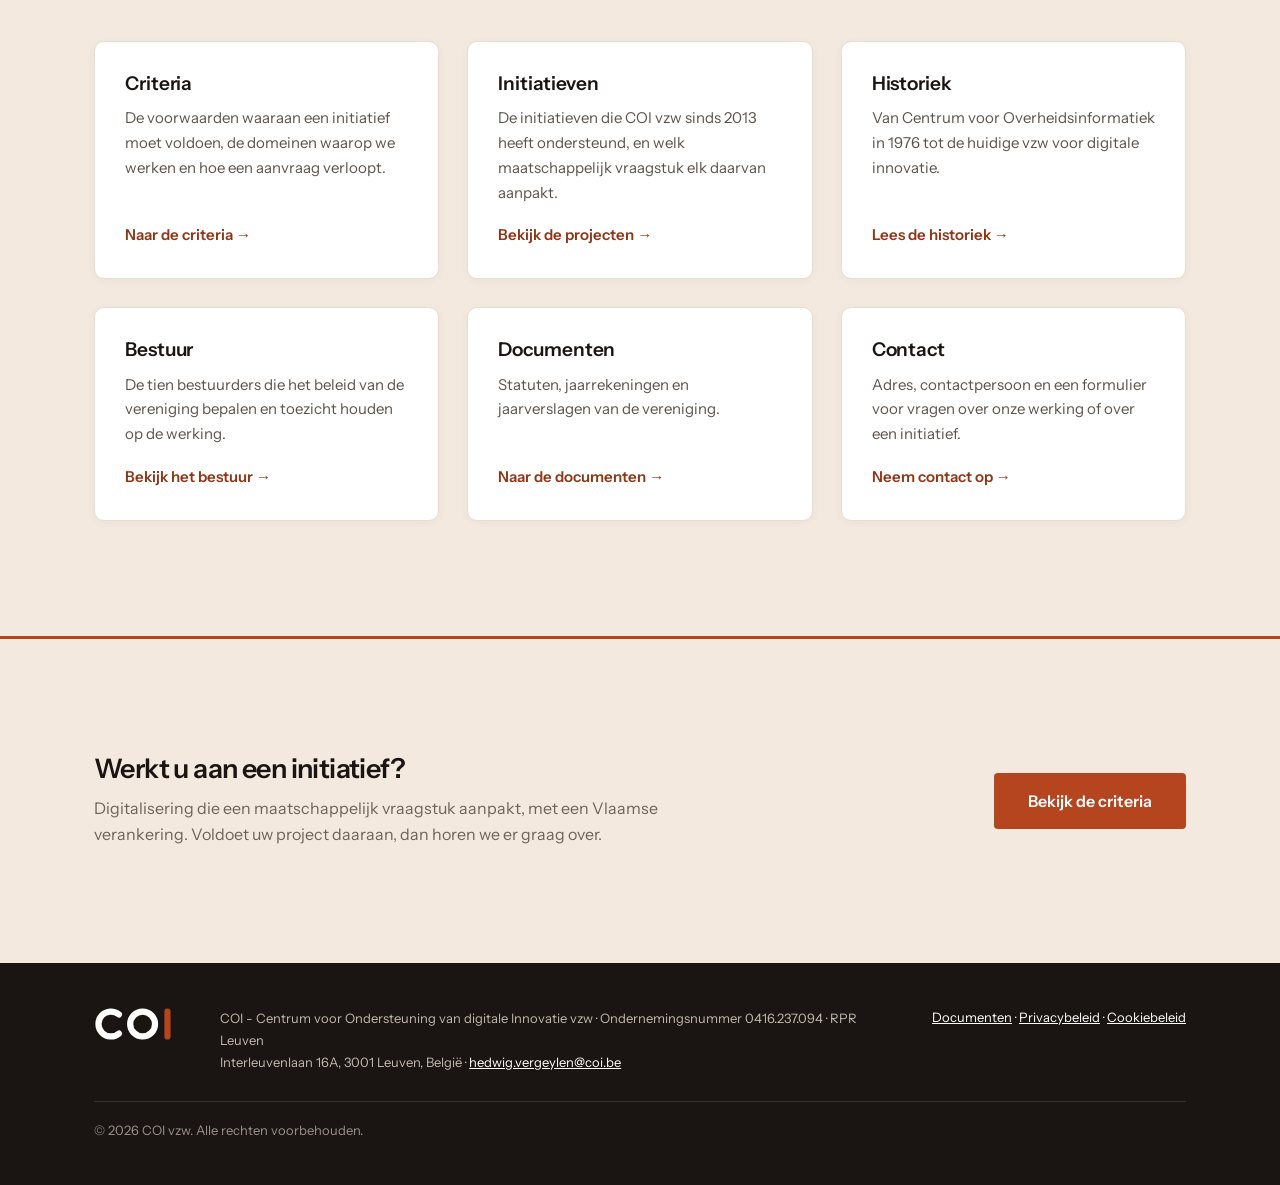
==== commit 97db0482: "Verwerk de bevindingen van de vormgevingsreview Drie echte fouten: - de vier verwijzingen op de docu" ====
--- a/index.html
+++ b/index.html
@@ -61,9 +61,9 @@
 
 <section class="hero">
   <div class="container hero__content">
-    <h1>Centrum voor Ondersteuning van digitale Innovatie</h1>
-    <p>Een Vlaamse vereniging zonder winstoogmerk die innovatieve initiatieven ondersteunt die digitalisering inzetten voor maatschappelijke uitdagingen.</p>
-    <a href="over-ons/" class="btn">Over COI vzw</a>
+    <h1>Wij steunen digitale innovatie die een maatschappelijk vraagstuk aanpakt</h1>
+    <p>COI vzw doet dat sinds 1976, in Vlaanderen, zonder winstoogmerk. Wat uit een participatie terugvloeit, gaat opnieuw naar een volgend initiatief.</p>
+    <a href="over-ons/" class="btn">Onze missie</a>
   </div>
 </section>
 
--- a/css/style.css
+++ b/css/style.css
@@ -87,10 +87,28 @@
      knoppen, kaarten, navigatie en de scroll-animaties op dezelfde manier. */
   --ease: cubic-bezier(0.22, 0.61, 0.36, 1);
   --snel: 0.2s;
-  --traag: 0.7s;
+  /* Korter dan de 0,7s van voorheen. De referentiesite voelt levendig door
+     korte overgangen, niet door lang binnenkomende elementen. */
+  --traag: 0.45s;
 
   /* Verticale ademruimte per sectie, meeschalend met de vensterbreedte. */
   --sectie-ruimte: clamp(72px, 9vw, 128px);
+
+  /* Typografische schaal: zeven stappen, en niets daarbuiten.
+     Er stonden hier 23 verschillende groottes, waarvan er dertien tussen 12,8
+     en 19,2px zaten - het verschil tussen twee ervan was 0,32px. Zulke sprongen
+     leest niemand als hiërarchie; ze ogen alleen als onnauwkeurigheid.
+     De grote stappen schalen mee met de vensterbreedte, en wel zo dat de
+     onderlinge verhouding op elke breedte behouden blijft. Op 375px vielen
+     paginatitel en sectietitel voordien allebei op 27,2px - dus precies weg
+     op het scherm waar hiërarchie het hardst nodig is. */
+  --t-1: 0.8125rem;                          /* 13px - bijschrift, meta */
+  --t-2: 0.9375rem;                          /* 15px - kleine tekst in kaarten */
+  --t-3: 1rem;                               /* 16px - broodtekst */
+  --t-4: 1.1875rem;                          /* 19px - kaarttitel, inleiding */
+  --t-5: clamp(1.375rem, 2.1vw, 1.75rem);    /* 22-28px - sectietitel */
+  --t-6: clamp(1.625rem, 3vw, 2.25rem);      /* 26-36px - paginatitel */
+  --t-7: clamp(2rem, 4.6vw, 3.375rem);       /* 32-54px - hero */
 }
 
 * {
@@ -199,7 +217,7 @@
 /* Het merkteken leest zelf al C-O-I, dus de afkorting hoeft er niet naast.
    Wat er wel bij moet, is waar die drie letters voor staan. */
 .header__logo-sub {
-  font-size: 0.68rem;
+  font-size: var(--t-1);
   font-weight: 600;
   letter-spacing: 0.075em;
   text-transform: uppercase;
@@ -217,7 +235,7 @@
 .nav__list a {
   color: var(--color-dark);
   font-weight: 500;
-  font-size: 0.95rem;
+  font-size: var(--t-2);
   transition: color var(--snel) var(--ease);
 }
 
@@ -263,20 +281,29 @@
   overflow: hidden;
 }
 
+/* LET OP: dit element draagt óók de klasse container. Zet je hier een kleinere
+   max-width, dan overschrijft die de 1140px van de container, en omdat de
+   container margin: 0 auto heeft schuift het blok meteen naar het midden. Zo
+   stond de herotekst 190px verder naar rechts dan de rest van de pagina.
+   De lijnlengte hoort dus op h1 en p, niet op dit blok. */
 .hero__content {
   position: relative;
   z-index: 1;
-  max-width: 760px;
+  /* .hero is een flexbox, dus dit blok is een flex-item. Zonder width: 100%
+     krimpt het tot zijn inhoud en centreren de auto-marges van .container het
+     midden in het scherm - precies wat we hier niet willen. */
+  width: 100%;
 }
 
 .hero h1 {
   color: #fff;
-  font-size: clamp(2.1rem, 4.6vw, 3.4rem);
+  font-size: var(--t-7);
   margin-bottom: 22px;
+  max-width: 21ch;
 }
 
 .hero p {
-  font-size: clamp(1.02rem, 1.5vw, 1.2rem);
+  font-size: var(--t-4);
   margin-bottom: 32px;
   max-width: 60ch;
   color: rgba(255, 255, 255, 0.86);
@@ -306,7 +333,7 @@
   border: none;
   cursor: pointer;
   font-family: var(--font-body);
-  font-size: 1rem;
+  font-size: var(--t-3);
   transition: background var(--snel) var(--ease),
               transform var(--snel) var(--ease),
               box-shadow var(--snel) var(--ease);
@@ -336,7 +363,7 @@
    los boven zweven. Gecentreerde lopende tekst leest bovendien trager, omdat
    het oog elke regel op een andere plek moet terugvinden. */
 .section__title {
-  font-size: clamp(1.7rem, 3vw, 2.3rem);
+  font-size: var(--t-5);
   margin-bottom: 40px;
   max-width: 24ch;
 }
@@ -367,9 +394,14 @@
 }
 
 /* Projects */
+/* Twee kolommen, geen drie. Met drie kolommen bleef 54% van het raster leeg:
+   vijf van de acht jaargroepen hebben maar één project, dus geen enkele rij
+   vulde zich. Een raster ontleent zijn kracht aan volle rijen; zodra de inhoud
+   de kolomindeling structureel niet haalt, werkt het tegen de inhoud in.
+   min(100%, ...) houdt het bruikbaar op een smal scherm. */
 .projects-grid {
   display: grid;
-  grid-template-columns: repeat(auto-fit, minmax(280px, 1fr));
+  grid-template-columns: repeat(auto-fit, minmax(min(100%, 440px), 1fr));
   gap: 28px;
 }
 
@@ -386,11 +418,11 @@
               border-color var(--snel) var(--ease);
 }
 
-.project-card:hover {
-  transform: translateY(-4px);
-  border-color: var(--color-line-diep);
-  box-shadow: 0 14px 30px rgba(29, 27, 26, 0.10);
-}
+/* Bewust GEEN hover-effect: er zit geen link in deze kaart, dus een lift zou
+   klikbaarheid beloven die er niet is. Hover hoort te betekenen "hier kan je
+   klikken"; anders is het versiering die de bezoeker op het verkeerde been zet.
+   Zodra er per project een verwijzing naar de partnersite bij komt, mag de
+   hover van .card hier gewoon overgenomen worden. */
 
 /* Elk logo staat in hetzelfde lichtgrijze kader - een lichte drager, want zo
    goed als elk merk levert zijn logo in een donkere versie aan. Het grijs zet
@@ -431,7 +463,7 @@
 }
 
 .project-card__body h3 {
-  font-size: 1.1rem;
+  font-size: var(--t-4);
   margin-bottom: 10px;
 }
 
@@ -442,7 +474,7 @@
   grid-column: 1 / -1;
   font-family: var(--font-heading);
   font-weight: 400;
-  font-size: clamp(1.5rem, 2.4vw, 1.9rem);
+  font-size: var(--t-5);
   color: var(--color-primary);
   display: flex;
   align-items: center;
@@ -463,14 +495,18 @@
 }
 
 .project-card__body p {
-  font-size: 0.92rem;
+  font-size: var(--t-2);
   color: var(--color-text);
 }
 
 /* Oproep. Sluit de startpagina af met de vraag die nergens anders prominent
    stond: heeft u een initiatief? Donker vlak, zodat het losstaat van de rest. */
+/* Op het zandvlak in plaats van donker. Donker liep naadloos over in de
+   voettekst - samen 617px aaneengesloten bijna-zwart - en dan leest de bezoeker
+   de enige plek waar de site iets vraagt als voettekst, dus als chroom. */
 .oproep {
-  background: var(--color-dark);
+  background: var(--color-bg-alt);
+  border-top: 3px solid var(--color-primary);
 }
 
 .oproep__inner {
@@ -486,13 +522,12 @@
 }
 
 .oproep h2 {
-  color: #fff;
-  font-size: clamp(1.5rem, 2.6vw, 2rem);
+  font-size: var(--t-5);
   margin-bottom: 10px;
 }
 
 .oproep p {
-  color: rgba(255, 255, 255, 0.78);
+  color: var(--color-muted);
 }
 
 .oproep .btn {
@@ -500,46 +535,34 @@
 }
 
 /* Timeline */
-.timeline {
-  max-width: 760px;
-  margin: 0;
-  position: relative;
-  padding-left: 32px;
-  border-left: 2px solid var(--color-line);
-}
-
-.timeline__item {
-  position: relative;
-  margin-bottom: 40px;
-}
-
-.timeline__item:last-child {
-  margin-bottom: 0;
-}
-
-.timeline__item::before {
-  content: "";
-  position: absolute;
-  left: -41px;
-  top: 4px;
-  width: 16px;
-  height: 16px;
-  border-radius: 50%;
-  background: var(--color-primary);
-  border: 3px solid var(--color-bg);
-}
-
-.timeline__year {
-  font-family: var(--font-heading);
-  color: var(--color-primary);
-  font-size: 1.2rem;
+/* Tijdvakken op de historiekpagina. Gebruikt dezelfde .jaar-kop als de
+   projectenpagina; er waren voordien twee verschillende vormen voor hetzelfde
+   idee (verticale lijn met bol tegenover doorlopende lijn), en dan is het
+   geen patroon meer. */
+.tijdvakken {
+  display: grid;
+  gap: 4px;
+}
+
+.tijdvak {
+  max-width: 68ch;
+  padding-bottom: 8px;
+}
+
+.tijdvak h3 {
+  font-size: var(--t-4);
   margin-bottom: 8px;
 }
 
 /* Board */
+/* Kleiner weergegeven dan voorheen. De bronbestanden zijn 240x240; op 196 CSS-px
+   vraagt een scherm met dubbele pixeldichtheid er 392 van, en dat is zichtbaar
+   zacht. Door het raster op 900px te begrenzen blijven het twee rijen van vijf,
+   maar zakt de weergave naar ongeveer 157px - veel dichter bij de bron. */
 .board-grid {
   display: grid;
-  grid-template-columns: repeat(auto-fit, minmax(180px, 1fr));
+  max-width: 900px;
+  grid-template-columns: repeat(auto-fit, minmax(150px, 1fr));
   gap: 28px;
 }
 
@@ -557,12 +580,12 @@
 }
 
 .board-member h3 {
-  font-size: 1rem;
+  font-size: var(--t-3);
   margin-bottom: 4px;
 }
 
 .board-member p {
-  font-size: 0.85rem;
+  font-size: var(--t-1);
   color: var(--color-primary);
   font-weight: 600;
 }
@@ -596,7 +619,7 @@
 }
 
 .contact__info h3 {
-  font-size: 1.1rem;
+  font-size: var(--t-4);
   margin-bottom: 6px;
   margin-top: 20px;
 }
@@ -613,7 +636,7 @@
 
 .contact__form label {
   font-weight: 600;
-  font-size: 0.9rem;
+  font-size: var(--t-2);
   margin-top: 10px;
 }
 
@@ -623,7 +646,7 @@
   border: 1px solid var(--color-line);
   border-radius: 4px;
   font-family: var(--font-body);
-  font-size: 0.95rem;
+  font-size: var(--t-2);
 }
 
 .contact__form input:focus,
@@ -637,28 +660,36 @@
 }
 
 .contact__form-note {
-  font-size: 0.8rem;
+  font-size: var(--t-1);
   color: var(--color-muted);
   margin-top: 10px;
 }
 
-/* Footer */
+/* Footer. Stond als enige blok van de hele site gecentreerd, terwijl links
+   uitlijnen elders het uitgangspunt is. Nu drie kolommen die op een smal
+   scherm onder elkaar vallen; dat scheelt meteen hoogte. */
 .footer {
   background: var(--color-dark);
   color: #fff;
-  padding: 40px 0;
-  text-align: center;
-  font-size: 0.85rem;
+  padding: 44px 0;
+  font-size: var(--t-1);
+}
+
+.footer__inner {
+  display: grid;
+  grid-template-columns: auto 1fr auto;
+  align-items: start;
+  gap: 20px 48px;
 }
 
 .footer__legal {
-  margin-top: 8px;
   color: var(--color-op-donker);
   line-height: 1.7;
 }
 
 .footer__links {
-  margin-top: 12px;
+  justify-self: end;
+  text-align: right;
 }
 
 /* Alle links in de voettekst wit: het merkblauw haalt op de donkere
@@ -668,15 +699,19 @@
   text-decoration: underline;
 }
 
+/* Het auteursrecht loopt over de volle breedte onder de andere drie, met een
+   dunne scheiding erboven. */
 .footer__copy {
-  margin-top: 12px;
+  grid-column: 1 / -1;
+  margin-top: 8px;
+  padding-top: 18px;
+  border-top: 1px solid rgba(255, 255, 255, 0.12);
   color: var(--color-op-donker-zacht);
 }
 
 .footer__logo {
-  height: 36px;
+  height: 34px;
   width: auto;
-  margin-bottom: 16px;
 }
 
 /* Scroll-animatie.
@@ -737,28 +772,42 @@
 .page-hero__overlay {
   position: absolute;
   inset: 0;
-  background: linear-gradient(135deg, rgba(26, 21, 18, 0.94), rgba(180, 69, 31, 0.62));
-}
-
+  /* Zelfde recept en dezelfde dosering als de hero op de startpagina. Voordien
+     stond hier bijna dubbel zoveel terracotta (0,62 tegenover 0,34), waardoor
+     de hero die het minst hoeft te dragen het hardst schreeuwde. */
+  background:
+    radial-gradient(115% 95% at 16% 10%, rgba(180, 69, 31, 0.34) 0%, rgba(180, 69, 31, 0) 60%),
+    linear-gradient(152deg, #2a2320 0%, #1a1512 60%, #140f0d 100%);
+}
+
+/* Zelfde valkuil als bij .hero__content: dit is ook een container, dus geen
+   max-width hier. De lijnlengte staat op de h1 en de p eronder. */
 .page-hero__content {
   position: relative;
   z-index: 1;
-  max-width: 760px;
+}
+
+.page-hero h1 {
+  max-width: 20ch;
+}
+
+.page-hero p {
+  max-width: 58ch;
 }
 
 .page-hero h1 {
   color: #fff;
-  font-size: 2.2rem;
+  font-size: var(--t-6);
   margin-bottom: 14px;
 }
 
 .page-hero p {
-  font-size: 1.05rem;
+  font-size: var(--t-4);
 }
 
 /* Breadcrumb */
 .breadcrumb {
-  font-size: 0.85rem;
+  font-size: var(--t-1);
   color: var(--color-muted);
   padding: 18px 0 0;
 }
@@ -785,6 +834,7 @@
 }
 
 .card {
+  position: relative;
   background: var(--color-surface);
   border: 1px solid var(--color-line);
   border-radius: 10px;
@@ -803,31 +853,51 @@
   box-shadow: 0 14px 30px rgba(29, 27, 26, 0.10);
 }
 
-/* De doorverwijzing schuift mee bij hover over de hele kaart. Inline-block is
-   nodig: op een gewoon inline-element heeft transform geen effect. */
+/* De hele kaart is klikbaar, niet alleen dat ene zinnetje onderaan. Het
+   onzichtbare vlak van deze ::after legt zich over de kaart, zodat de hover van
+   .card ook echt een klik oplevert. Zo blijft de belofte van die hover waar,
+   en hoeft er niets aan de HTML te veranderen. */
 .card__link {
   display: inline-block;
   transition: transform var(--snel) var(--ease);
 }
 
+.card__link::after {
+  content: "";
+  position: absolute;
+  inset: 0;
+  border-radius: inherit;
+}
+
 .card:hover .card__link {
   transform: translateX(4px);
 }
 
+/* Toetsenbordgebruikers zien de kaart oplichten in plaats van alleen de link. */
+.card:focus-within {
+  border-color: var(--color-line-diep);
+  box-shadow: 0 14px 30px rgba(29, 27, 26, 0.10);
+}
+
+.card__link:focus-visible {
+  outline: 2px solid var(--color-primary);
+  outline-offset: 3px;
+}
+
 .card h3 {
-  font-size: 1.2rem;
+  font-size: var(--t-4);
   margin-bottom: 10px;
 }
 
 .card p {
-  font-size: 0.94rem;
+  font-size: var(--t-2);
   margin-bottom: 18px;
   flex-grow: 1;
 }
 
 .card__link {
   font-weight: 600;
-  font-size: 0.9rem;
+  font-size: var(--t-2);
 }
 
 /* Identiteitskader (rechtsvorm, ondernemingsnummer, zetel) */
@@ -842,7 +912,7 @@
 }
 
 .identity h3 {
-  font-size: 1.05rem;
+  font-size: var(--t-4);
   margin-bottom: 12px;
 }
 
@@ -850,7 +920,7 @@
   display: grid;
   grid-template-columns: minmax(160px, auto) 1fr;
   gap: 8px 20px;
-  font-size: 0.92rem;
+  font-size: var(--t-2);
 }
 
 .identity dt {
@@ -869,7 +939,7 @@
 }
 
 .prose h2 {
-  font-size: 1.5rem;
+  font-size: var(--t-5);
   margin: 40px 0 14px;
 }
 
@@ -878,7 +948,7 @@
 }
 
 .prose h3 {
-  font-size: 1.15rem;
+  font-size: var(--t-4);
   margin: 28px 0 10px;
 }
 
@@ -907,7 +977,7 @@
   min-width: 520px;
   border-collapse: collapse;
   margin-bottom: 0;
-  font-size: 0.92rem;
+  font-size: var(--t-2);
 }
 
 .prose th,
@@ -925,7 +995,7 @@
 }
 
 .prose__updated {
-  font-size: 0.85rem;
+  font-size: var(--t-1);
   color: var(--color-muted);
   margin-bottom: 30px;
 }
@@ -951,19 +1021,19 @@
 .voorwaarde__nr {
   display: block;
   font-family: var(--font-heading);
-  font-size: 1.7rem;
+  font-size: var(--t-6);
   line-height: 1;
   color: var(--color-primary);
   margin-bottom: 12px;
 }
 
 .voorwaarde h3 {
-  font-size: 1.02rem;
+  font-size: var(--t-4);
   margin-bottom: 8px;
 }
 
 .voorwaarde p {
-  font-size: 0.9rem;
+  font-size: var(--t-2);
   color: var(--color-text);
 }
 
@@ -983,12 +1053,12 @@
 }
 
 .steunvorm h3 {
-  font-size: 1.02rem;
+  font-size: var(--t-4);
   margin-bottom: 10px;
 }
 
 .steunvorm p {
-  font-size: 0.9rem;
+  font-size: var(--t-2);
 }
 
 .steunvorm__wanneer {
@@ -1003,6 +1073,30 @@
   color: var(--color-dark);
 }
 
+/* De vier werkdomeinen op de over-onspagina. Stonden als opsomming onder
+   elkaar in één tekstkolom, waardoor de rechterhelft van de pagina over de
+   volle hoogte leeg bleef. */
+.domeinen {
+  display: grid;
+  grid-template-columns: repeat(auto-fit, minmax(230px, 1fr));
+  gap: 24px;
+}
+
+.domein {
+  padding-top: 18px;
+  border-top: 2px solid var(--color-primary);
+}
+
+.domein h3 {
+  font-size: var(--t-4);
+  margin-bottom: 8px;
+}
+
+.domein p {
+  font-size: var(--t-2);
+  color: var(--color-text);
+}
+
 /* Documentenlijst */
 .doc-list {
   max-width: 760px;
@@ -1012,25 +1106,47 @@
 
 .doc-list li {
   border-bottom: 1px solid var(--color-line);
-  padding: 18px 0;
+  /* Negatieve marge zodat de hoverbalk iets breder is dan de tekst en de
+     tekst zelf toch op de linkerrand van de pagina blijft staan. */
+  padding: 18px 14px;
+  margin: 0 -14px;
   display: flex;
   flex-wrap: wrap;
   align-items: baseline;
   gap: 6px 16px;
+  transition: background var(--snel) var(--ease);
 }
 
 .doc-list li:first-child {
   border-top: 1px solid var(--color-line);
 }
 
+/* Dit zijn links, en ze moeten er ook zo uitzien. Ze stonden in dezelfde kleur
+   als een gewone kop, zonder onderstreping en zonder hover - op de ene pagina
+   waar alle inhoud uit verwijzingen bestaat. */
 .doc-list__title {
   font-weight: 600;
-  color: var(--color-dark);
+  color: var(--color-link);
+  text-decoration: underline;
+  text-decoration-thickness: 1px;
+  text-underline-offset: 3px;
+  text-decoration-color: var(--color-line-diep);
   flex-grow: 1;
+  transition: color var(--snel) var(--ease),
+              text-decoration-color var(--snel) var(--ease);
+}
+
+.doc-list__title:hover {
+  color: var(--color-primary);
+  text-decoration-color: currentColor;
+}
+
+.doc-list li:hover {
+  background: var(--color-bg-alt);
 }
 
 .doc-list__meta {
-  font-size: 0.85rem;
+  font-size: var(--t-1);
   color: var(--color-muted);
 }
 
@@ -1039,7 +1155,7 @@
   margin-top: 14px;
   padding-top: 12px;
   border-top: 1px solid var(--color-line);
-  font-size: 0.82rem;
+  font-size: var(--t-1);
   color: var(--color-muted);
 }
 
@@ -1047,10 +1163,6 @@
 @media (max-width: 860px) {
   .page-hero {
     padding: 120px 0 50px;
-  }
-
-  .page-hero h1 {
-    font-size: 1.7rem;
   }
 
   .identity dl {
@@ -1104,11 +1216,18 @@
     display: none;
   }
 
-  .hero h1 {
-    font-size: 1.9rem;
-  }
-
   .contact {
     grid-template-columns: 1fr;
   }
-}
+
+  /* Voettekst onder elkaar in plaats van in drie kolommen. */
+  .footer__inner {
+    grid-template-columns: 1fr;
+    gap: 16px;
+  }
+
+  .footer__links {
+    justify-self: start;
+    text-align: left;
+  }
+}
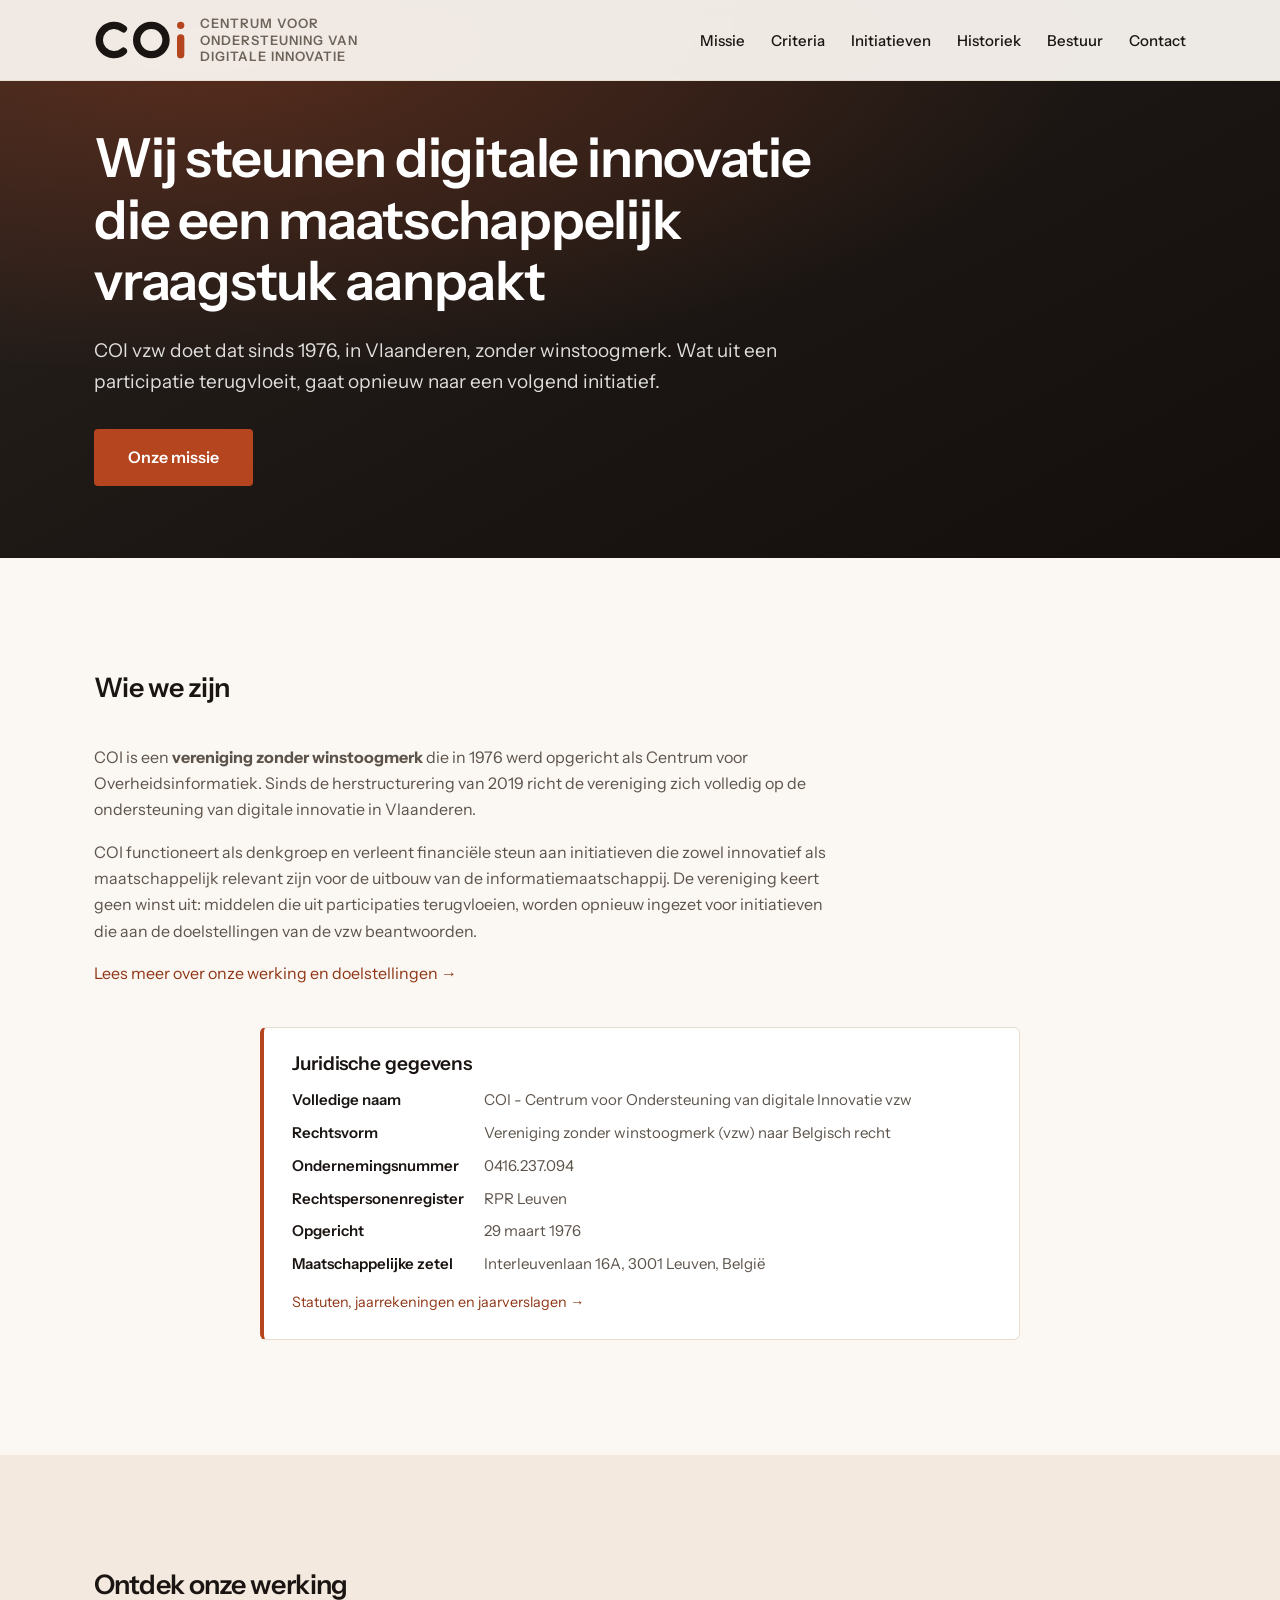
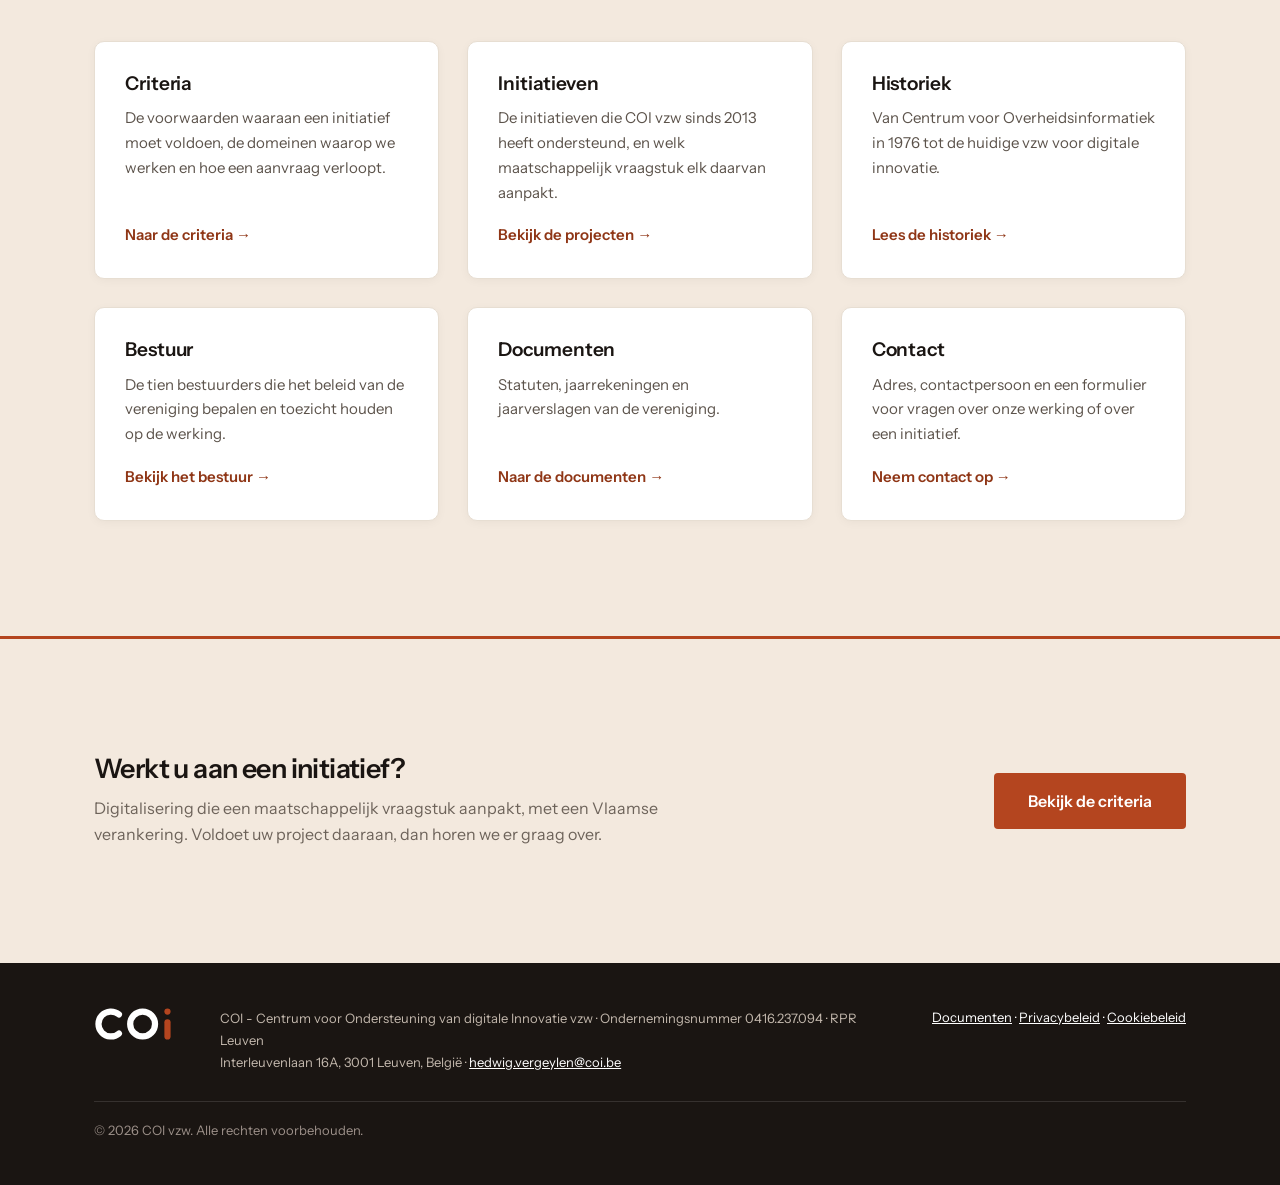
==== commit da2e1ead: "Maak www.coi.be het hoofddomein van de site De vereniging had twee bijna gelijke sites op coi.be en " ====
--- a/index.html
+++ b/index.html
@@ -5,7 +5,7 @@
 <meta name="viewport" content="width=device-width, initial-scale=1.0" />
 <title>COI vzw - Centrum voor Ondersteuning van digitale Innovatie</title>
 <meta name="description" content="COI vzw is een Vlaamse denkgroep die innovatieve, maatschappelijk relevante initiatieven in de informatiemaatschappij financieel ondersteunt. Opgericht in 1976, zetel in Leuven." />
-<link rel="canonical" href="https://www.coivzw.be/" />
+<link rel="canonical" href="https://www.coi.be/" />
 <link rel="icon" type="image/svg+xml" href="assets/favicon.svg" />
 <link rel="icon" type="image/png" sizes="32x32" href="assets/favicon-32.png" />
 <link rel="icon" type="image/png" sizes="16x16" href="assets/favicon-16.png" />
@@ -17,8 +17,8 @@
   "@type": "NGO",
   "name": "COI - Centrum voor Ondersteuning van digitale Innovatie vzw",
   "alternateName": "COI vzw",
-  "url": "https://www.coivzw.be/",
-  "logo": "https://www.coivzw.be/assets/coi-logo.svg",
+  "url": "https://www.coi.be/",
+  "logo": "https://www.coi.be/assets/coi-logo.svg",
   "foundingDate": "1976-03-29",
   "description": "Vlaamse denkgroep die innovatieve en maatschappelijk relevante initiatieven in de informatiemaatschappij financieel ondersteunt.",
   "taxID": "0416.237.094",
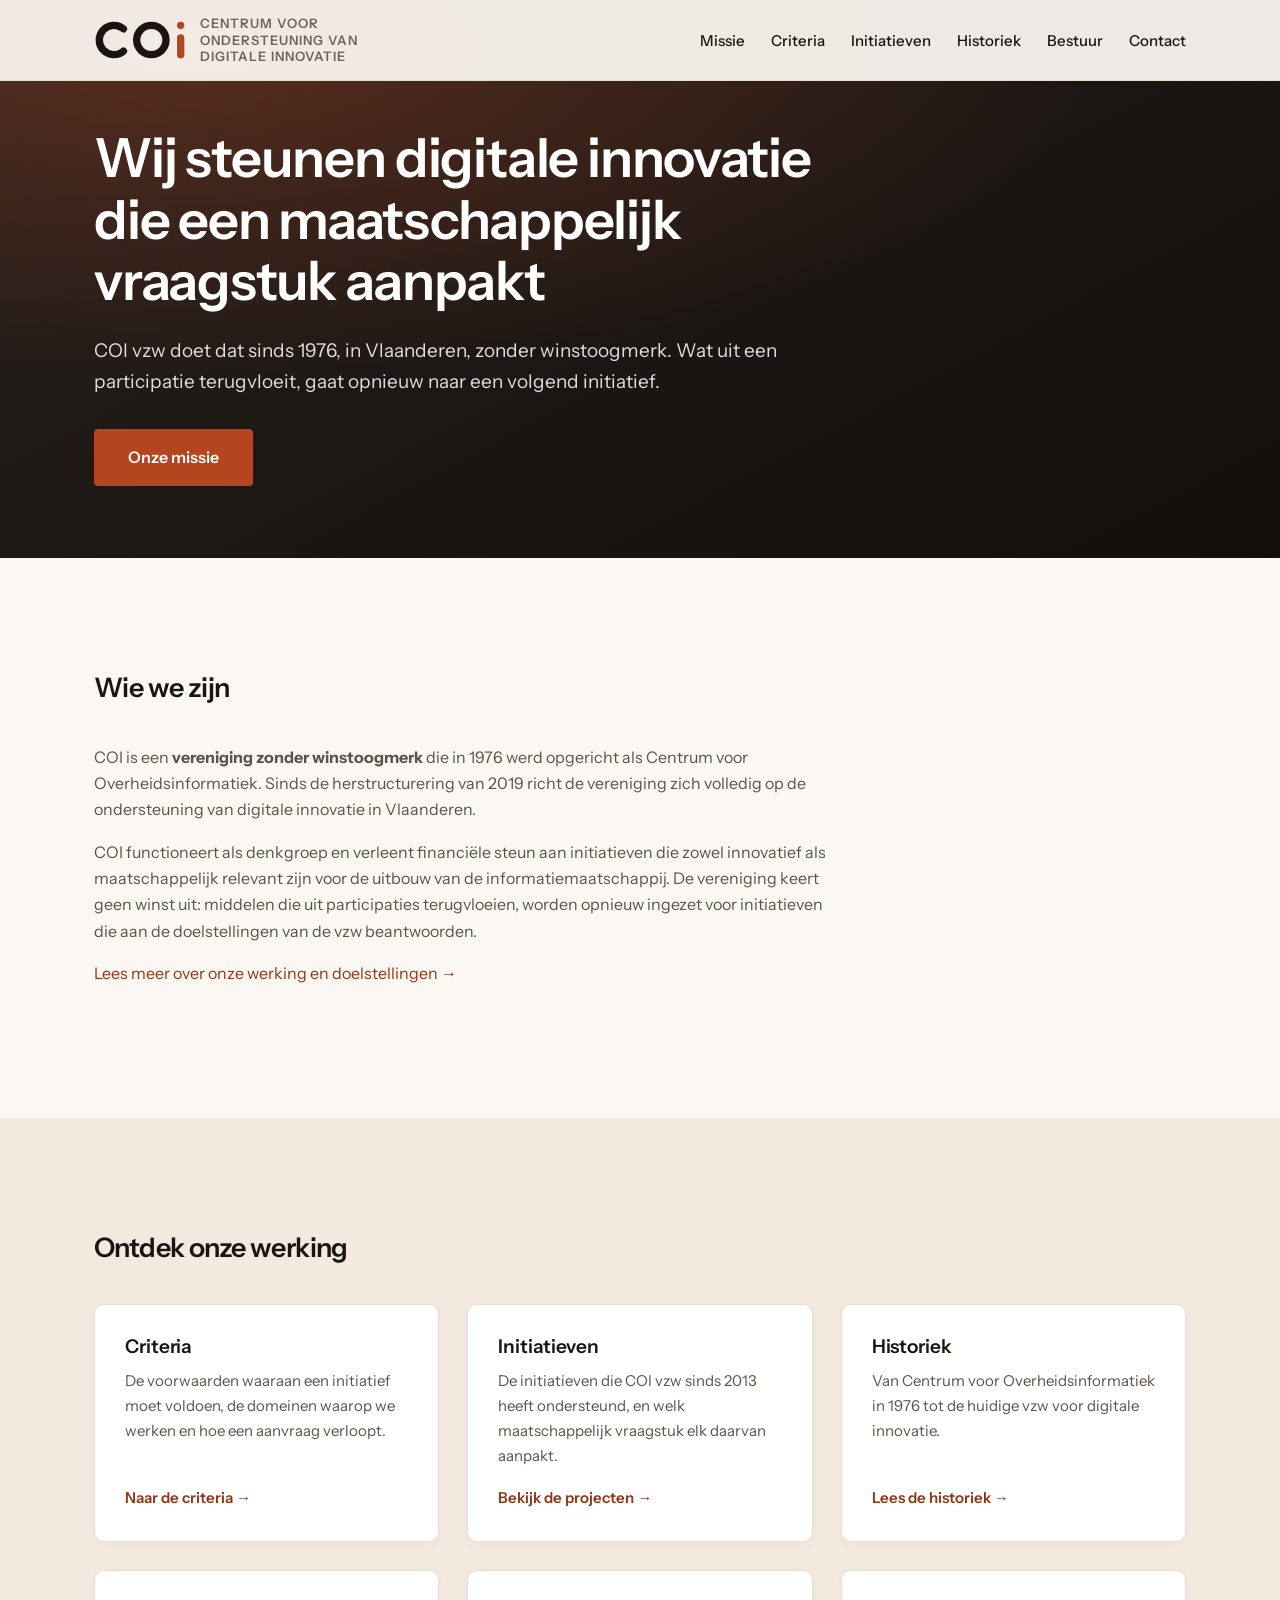
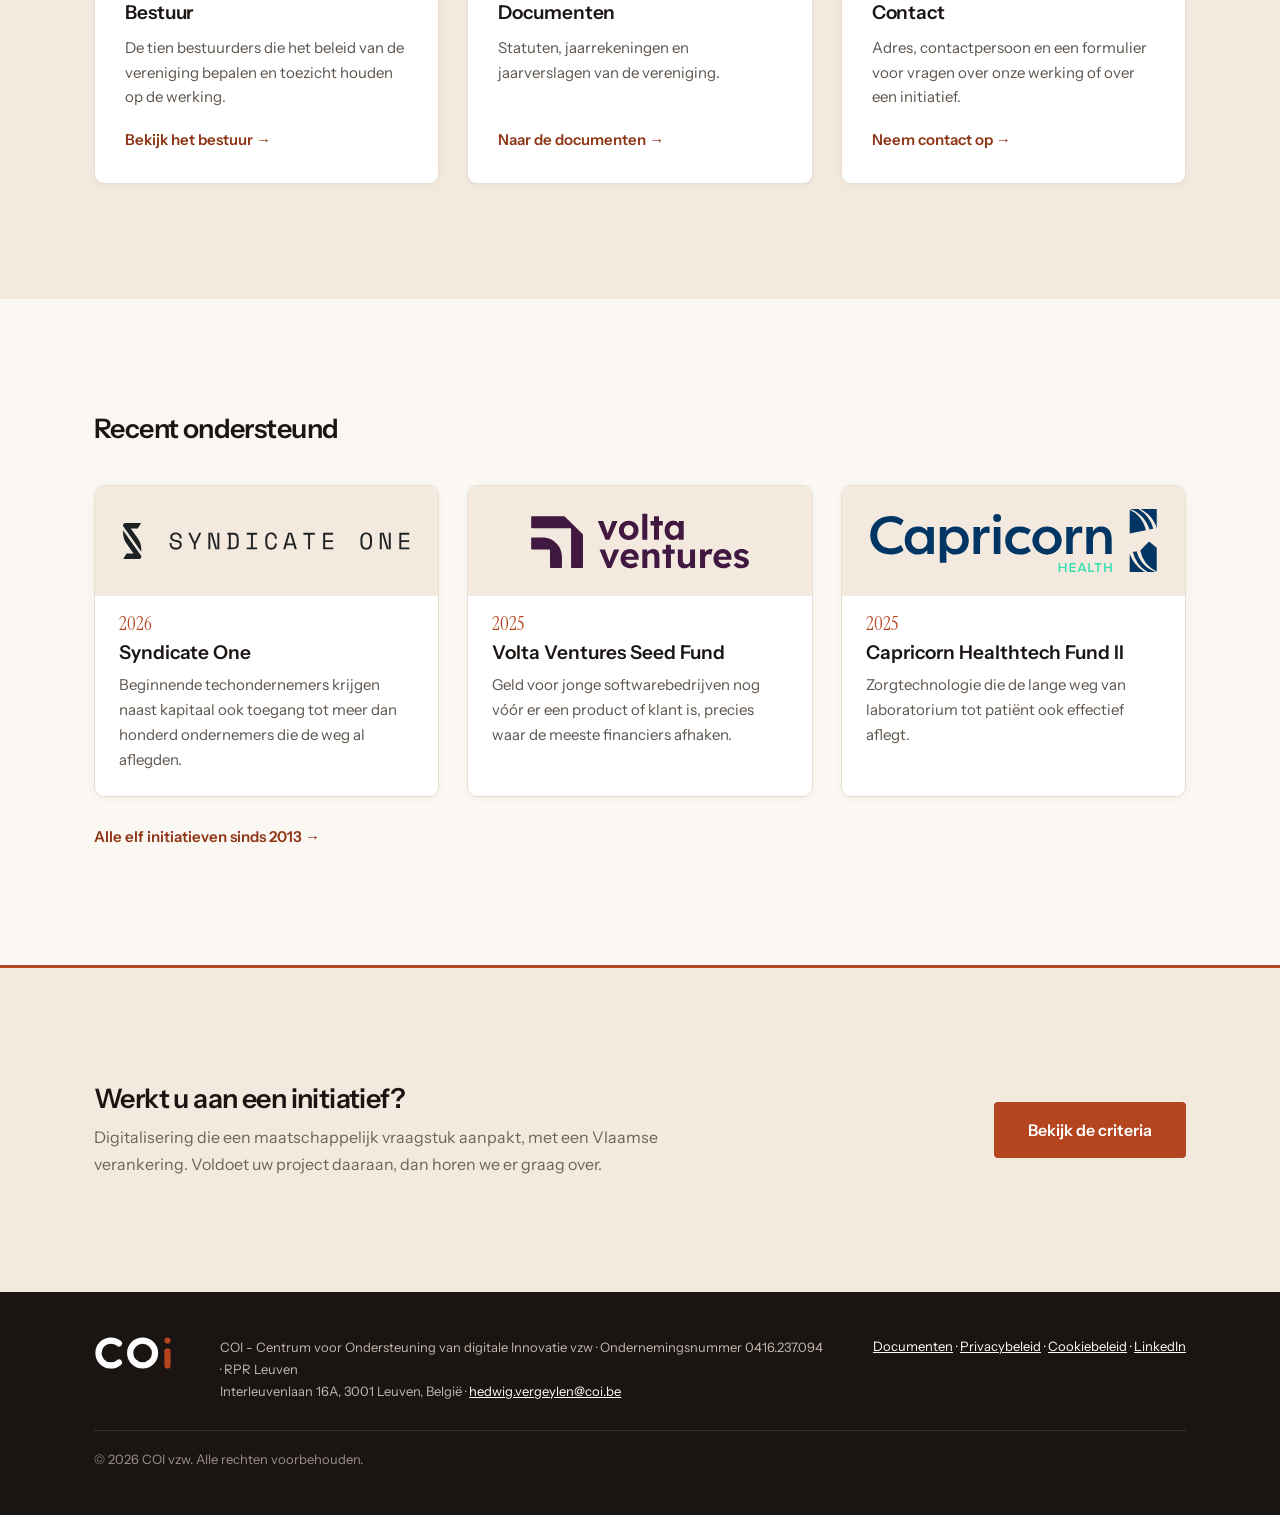
==== commit 8f57fd21: "Voeg LinkedIn, een deelkaart en recente initiatieven toe - LinkedIn: tekstlink in de voettekst van d" ====
--- a/index.html
+++ b/index.html
@@ -6,6 +6,17 @@
 <title>COI vzw - Centrum voor Ondersteuning van digitale Innovatie</title>
 <meta name="description" content="COI vzw is een Vlaamse denkgroep die innovatieve, maatschappelijk relevante initiatieven in de informatiemaatschappij financieel ondersteunt. Opgericht in 1976, zetel in Leuven." />
 <link rel="canonical" href="https://www.coi.be/" />
+<meta property="og:type" content="website" />
+<meta property="og:site_name" content="COI vzw" />
+<meta property="og:locale" content="nl_BE" />
+<meta property="og:title" content="COI vzw - Centrum voor Ondersteuning van digitale Innovatie" />
+<meta property="og:description" content="COI vzw is een Vlaamse denkgroep die innovatieve, maatschappelijk relevante initiatieven in de informatiemaatschappij financieel ondersteunt. Opgericht in 1976, zetel in Leuven." />
+<meta property="og:url" content="https://www.coi.be/" />
+<meta property="og:image" content="https://www.coi.be/assets/deelbeeld.png" />
+<meta property="og:image:width" content="1200" />
+<meta property="og:image:height" content="627" />
+<meta property="og:image:alt" content="COI vzw: wij steunen digitale innovatie die een maatschappelijk vraagstuk aanpakt" />
+<meta name="twitter:card" content="summary_large_image" />
 <link rel="icon" type="image/svg+xml" href="assets/favicon.svg" />
 <link rel="icon" type="image/png" sizes="32x32" href="assets/favicon-32.png" />
 <link rel="icon" type="image/png" sizes="16x16" href="assets/favicon-16.png" />
@@ -29,7 +40,8 @@
     "addressLocality": "Leuven",
     "addressCountry": "BE"
   },
-  "email": "hedwig.vergeylen@coi.be"
+  "email": "hedwig.vergeylen@coi.be",
+  "sameAs": ["https://www.linkedin.com/company/coivzw"]
 }
 </script>
 </head>
@@ -77,25 +89,9 @@
         <p>COI functioneert als denkgroep en verleent financiële steun aan initiatieven die zowel innovatief als maatschappelijk relevant zijn voor de uitbouw van de informatiemaatschappij. De vereniging keert geen winst uit: middelen die uit participaties terugvloeien, worden opnieuw ingezet voor initiatieven die aan de doelstellingen van de vzw beantwoorden.</p>
         <p><a href="over-ons/">Lees meer over onze werking en doelstellingen &rarr;</a></p>
       </div>
-
-      <div class="identity">
-        <h3>Juridische gegevens</h3>
-        <dl>
-          <dt>Volledige naam</dt>
-          <dd>COI - Centrum voor Ondersteuning van digitale Innovatie vzw</dd>
-          <dt>Rechtsvorm</dt>
-          <dd>Vereniging zonder winstoogmerk (vzw) naar Belgisch recht</dd>
-          <dt>Ondernemingsnummer</dt>
-          <dd>0416.237.094</dd>
-          <dt>Rechtspersonenregister</dt>
-          <dd>RPR Leuven</dd>
-          <dt>Opgericht</dt>
-          <dd>29 maart 1976</dd>
-          <dt>Maatschappelijke zetel</dt>
-          <dd>Interleuvenlaan 16A, 3001 Leuven, België</dd>
-        </dl>
-        <p style="margin-top:14px;font-size:0.9rem;"><a href="documenten/">Statuten, jaarrekeningen en jaarverslagen &rarr;</a></p>
-      </div>
+      <!-- Het kader met juridische gegevens stond hier ook. Weggehaald: de
+           voettekst van elke pagina draagt naam, ondernemingsnummer, RPR en
+           adres al, en het volledige kader staat op over-ons/. -->
     </div>
   </section>
 
@@ -141,6 +137,47 @@
         </div>
 
       </div>
+    </div>
+  </section>
+
+  <!-- De drie meest recente initiatieven, zodat de startpagina iets concreets
+       toont. Komt er op de projectenpagina een nieuw initiatief bovenaan, schuif
+       het dan hier ook in en laat het oudste vallen. Elke kaart linkt naar het
+       anker van dat initiatief op de projectenpagina. -->
+  <section class="section">
+    <div class="container">
+      <h2 class="section__title">Recent ondersteund</h2>
+      <div class="recent">
+
+        <a class="recent-kaart" href="projecten/#syndicate-one">
+          <span class="recent-kaart__logo recent-kaart__logo--wide"><img src="assets/syndicate-one-logo.svg" alt="" loading="lazy"></span>
+          <span class="recent-kaart__body">
+            <span class="recent-kaart__jaar">2026</span>
+            <span class="recent-kaart__naam">Syndicate One</span>
+            <span class="recent-kaart__tekst">Beginnende techondernemers krijgen naast kapitaal ook toegang tot meer dan honderd ondernemers die de weg al aflegden.</span>
+          </span>
+        </a>
+
+        <a class="recent-kaart" href="projecten/#volta-ventures-seed-fund">
+          <span class="recent-kaart__logo"><img src="assets/volta-ventures-logo.svg" alt="" loading="lazy"></span>
+          <span class="recent-kaart__body">
+            <span class="recent-kaart__jaar">2025</span>
+            <span class="recent-kaart__naam">Volta Ventures Seed Fund</span>
+            <span class="recent-kaart__tekst">Geld voor jonge softwarebedrijven nog vóór er een product of klant is, precies waar de meeste financiers afhaken.</span>
+          </span>
+        </a>
+
+        <a class="recent-kaart" href="projecten/#capricorn-healthtech-fund-ii">
+          <span class="recent-kaart__logo"><img src="assets/capricorn-logo.svg" alt="" loading="lazy"></span>
+          <span class="recent-kaart__body">
+            <span class="recent-kaart__jaar">2025</span>
+            <span class="recent-kaart__naam">Capricorn Healthtech Fund II</span>
+            <span class="recent-kaart__tekst">Zorgtechnologie die de lange weg van laboratorium tot patiënt ook effectief aflegt.</span>
+          </span>
+        </a>
+
+      </div>
+      <p class="recent__alle"><a href="projecten/">Alle elf initiatieven sinds 2013 &rarr;</a></p>
     </div>
   </section>
 
@@ -166,7 +203,8 @@
     <p class="footer__links">
       <a href="documenten/">Documenten</a> &middot;
       <a href="privacy/">Privacybeleid</a> &middot;
-      <a href="cookies/">Cookiebeleid</a>
+      <a href="cookies/">Cookiebeleid</a> &middot;
+      <a href="https://www.linkedin.com/company/coivzw" rel="noopener">LinkedIn</a>
     </p>
     <p class="footer__copy">&copy; <span id="year"></span> COI vzw. Alle rechten voorbehouden.</p>
   </div>
--- a/css/style.css
+++ b/css/style.css
@@ -83,7 +83,7 @@
   --font-kop-klein: var(--font-body);
   --max-width: 1140px;
 
-  /* EÃƒÆ’Ã‚Â©n gedeelde versnellingscurve en duur voor alle overgangen. Zo bewegen
+  /* Eén gedeelde versnellingscurve en duur voor alle overgangen. Zo bewegen
      knoppen, kaarten, navigatie en de scroll-animaties op dezelfde manier. */
   --ease: cubic-bezier(0.22, 0.61, 0.36, 1);
   --snel: 0.2s;
@@ -753,6 +753,8 @@
 
   .btn:hover,
   .card:hover,
+  .recent-kaart:hover,
+  .recent-kaart:focus-visible,
   .project-card:hover {
     transform: none;
   }
@@ -900,6 +902,103 @@
   font-size: var(--t-2);
 }
 
+/* Recent ondersteund (startpagina). De hele kaart is een link naar dat
+   initiatief op de projectenpagina, dus hier mag de hover van .card wel: de
+   belofte van klikbaarheid klopt. Logokader zoals op de projectenpagina, maar
+   lager, want er staat maar één zin onder. */
+.recent {
+  display: grid;
+  grid-template-columns: repeat(auto-fit, minmax(260px, 1fr));
+  gap: 28px;
+}
+
+.recent-kaart {
+  display: flex;
+  flex-direction: column;
+  background: var(--color-surface);
+  border: 1px solid var(--color-line);
+  border-radius: 10px;
+  overflow: hidden;
+  color: var(--color-text);
+  box-shadow: 0 2px 10px rgba(29, 27, 26, 0.04);
+  transition: transform var(--snel) var(--ease),
+              box-shadow var(--snel) var(--ease),
+              border-color var(--snel) var(--ease);
+}
+
+.recent-kaart:hover,
+.recent-kaart:focus-visible {
+  transform: translateY(-4px);
+  border-color: var(--color-line-diep);
+  box-shadow: 0 14px 30px rgba(29, 27, 26, 0.10);
+}
+
+.recent-kaart:focus-visible {
+  outline: 2px solid var(--color-primary);
+  outline-offset: 3px;
+}
+
+.recent-kaart__logo {
+  height: 110px;
+  display: flex;
+  align-items: center;
+  justify-content: center;
+  background: var(--color-bg-alt);
+  padding: 22px 28px;
+}
+
+.recent-kaart__logo img {
+  max-width: 100%;
+  max-height: 64px;
+  object-fit: contain;
+}
+
+/* Zelfde reden als .project-card__logo--wide: een laag woordmerk mag de
+   breedte nemen in plaats van als streepje in het midden te hangen. */
+.recent-kaart__logo--wide img {
+  width: 100%;
+  height: auto;
+}
+
+.recent-kaart__body {
+  display: flex;
+  flex-direction: column;
+  padding: 18px 24px 24px;
+}
+
+/* Jaartal in de serif, zoals overal waar een cijfer staat. */
+.recent-kaart__jaar {
+  font-family: var(--font-heading);
+  font-size: var(--t-4);
+  line-height: 1;
+  color: var(--color-primary);
+  margin-bottom: 8px;
+}
+
+.recent-kaart__naam {
+  font-weight: 600;
+  font-size: var(--t-4);
+  line-height: 1.3;
+  color: var(--color-dark);
+  margin-bottom: 8px;
+}
+
+.recent-kaart__tekst {
+  font-size: var(--t-2);
+}
+
+.recent__alle {
+  margin-top: 28px;
+  font-weight: 600;
+  font-size: var(--t-2);
+}
+
+/* Wie via de startpagina naar een initiatief springt, landt anders onder de
+   vaste kopbalk van 80px. */
+.project-card {
+  scroll-margin-top: 104px;
+}
+
 /* Identiteitskader (rechtsvorm, ondernemingsnummer, zetel) */
 .identity {
   max-width: 760px;
@@ -994,6 +1093,27 @@
   color: var(--color-dark);
 }
 
+/* Kader voor één zin die niet mag wegvallen tussen de rest, zoals "voldoen is
+   geen recht op steun". Zelfde taal als het identiteitskader - streep in de
+   accentkleur links - maar zonder auto-marges, zodat het met de tekst links
+   uitlijnt. */
+.kader {
+  background: var(--color-surface);
+  border: 1px solid var(--color-line);
+  border-left: 4px solid var(--color-primary);
+  border-radius: 6px;
+  padding: 18px 24px;
+  margin: 24px 0 8px;
+}
+
+.prose .kader p {
+  margin-bottom: 0;
+}
+
+.kader strong {
+  color: var(--color-dark);
+}
+
 .prose__updated {
   font-size: var(--t-1);
   color: var(--color-muted);
@@ -1095,6 +1215,31 @@
 .domein p {
   font-size: var(--t-2);
   color: var(--color-text);
+}
+
+/* Lijntekening per domein. Zelfde taal als het merkteken: één lijndikte met
+   afgeronde uiteinden, in inkt, en telkens één element in de accentkleur - een
+   lijn zoals de stam van de i, of een gevulde punt zoals die erboven. Inline
+   SVG in plaats van een bestand, zodat de kleuren uit :root komen. */
+.domein__icoon {
+  display: block;
+  width: 44px;
+  height: 44px;
+  margin-bottom: 14px;
+  fill: none;
+  stroke: var(--color-dark);
+  stroke-width: 3.4;
+  stroke-linecap: round;
+  stroke-linejoin: round;
+}
+
+.domein__icoon .accent {
+  stroke: var(--color-primary);
+}
+
+.domein__icoon .punt {
+  fill: var(--color-primary);
+  stroke: none;
 }
 
 /* Documentenlijst */
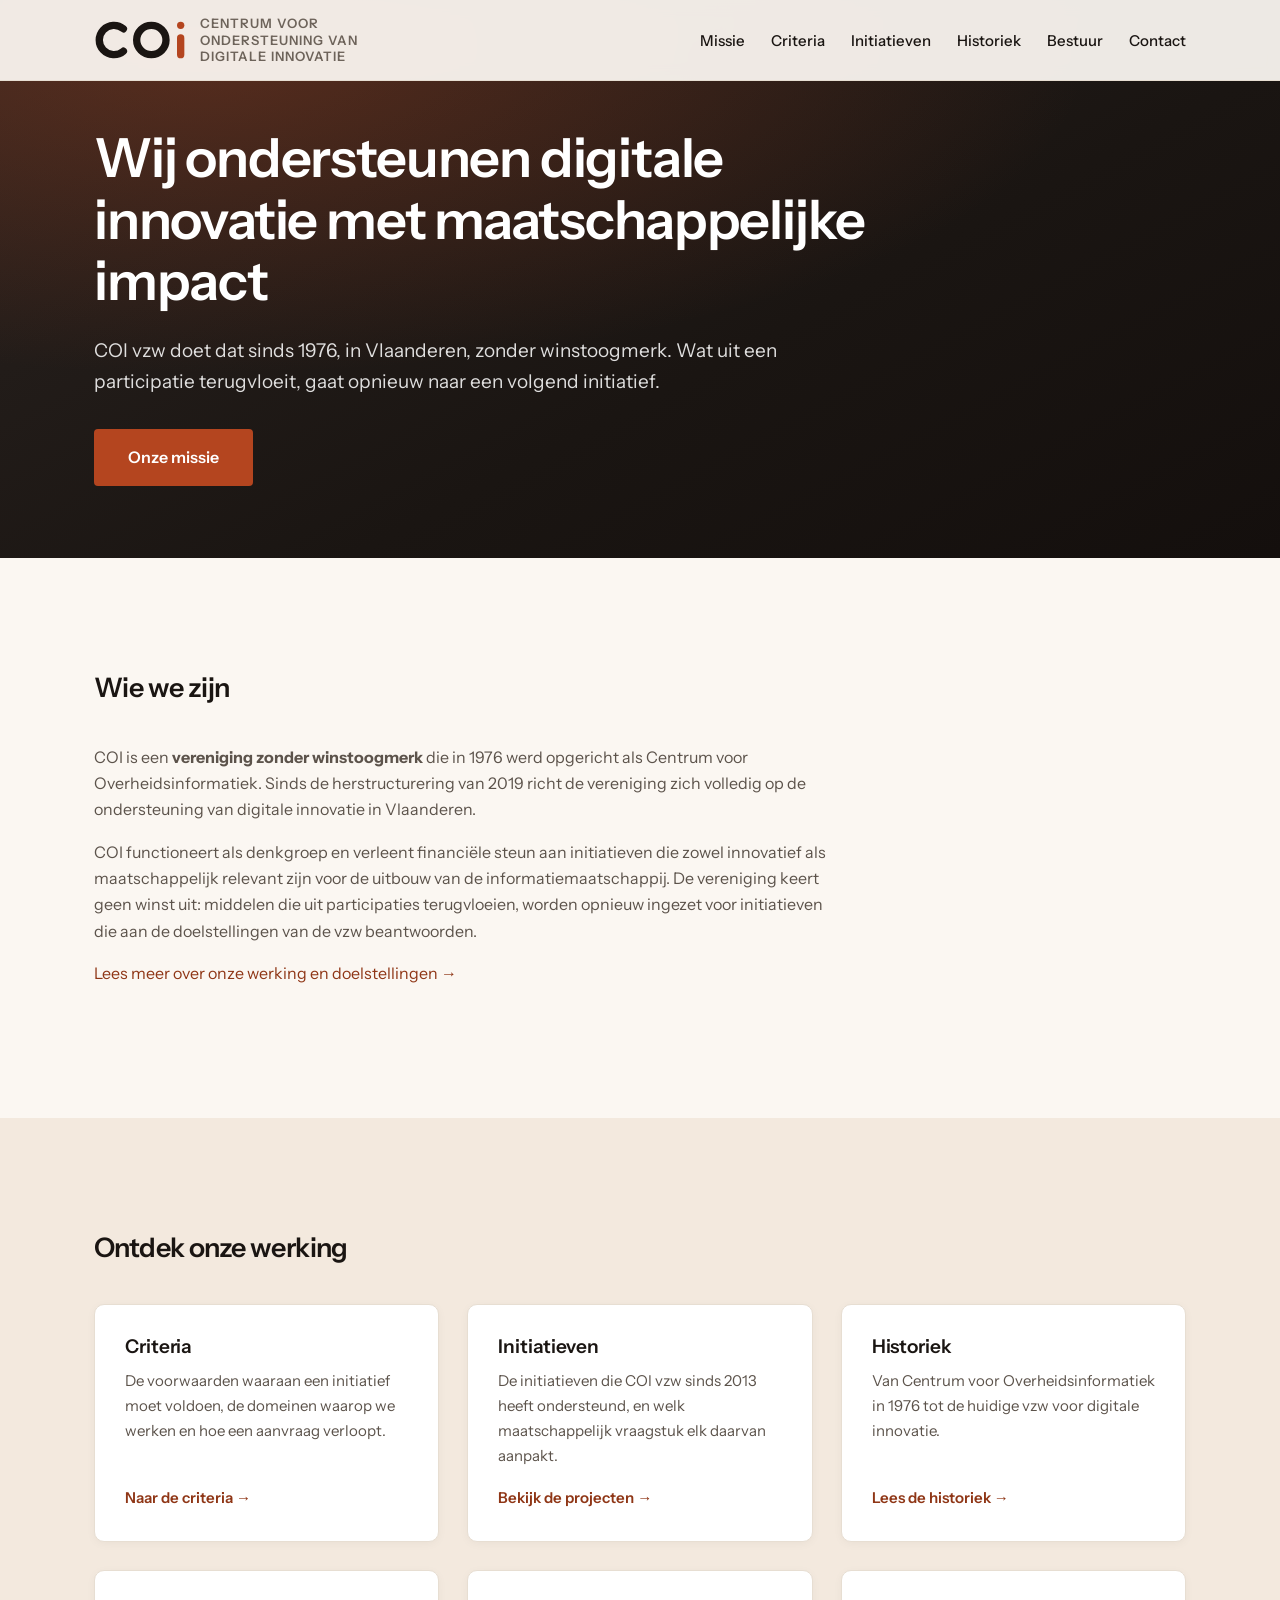
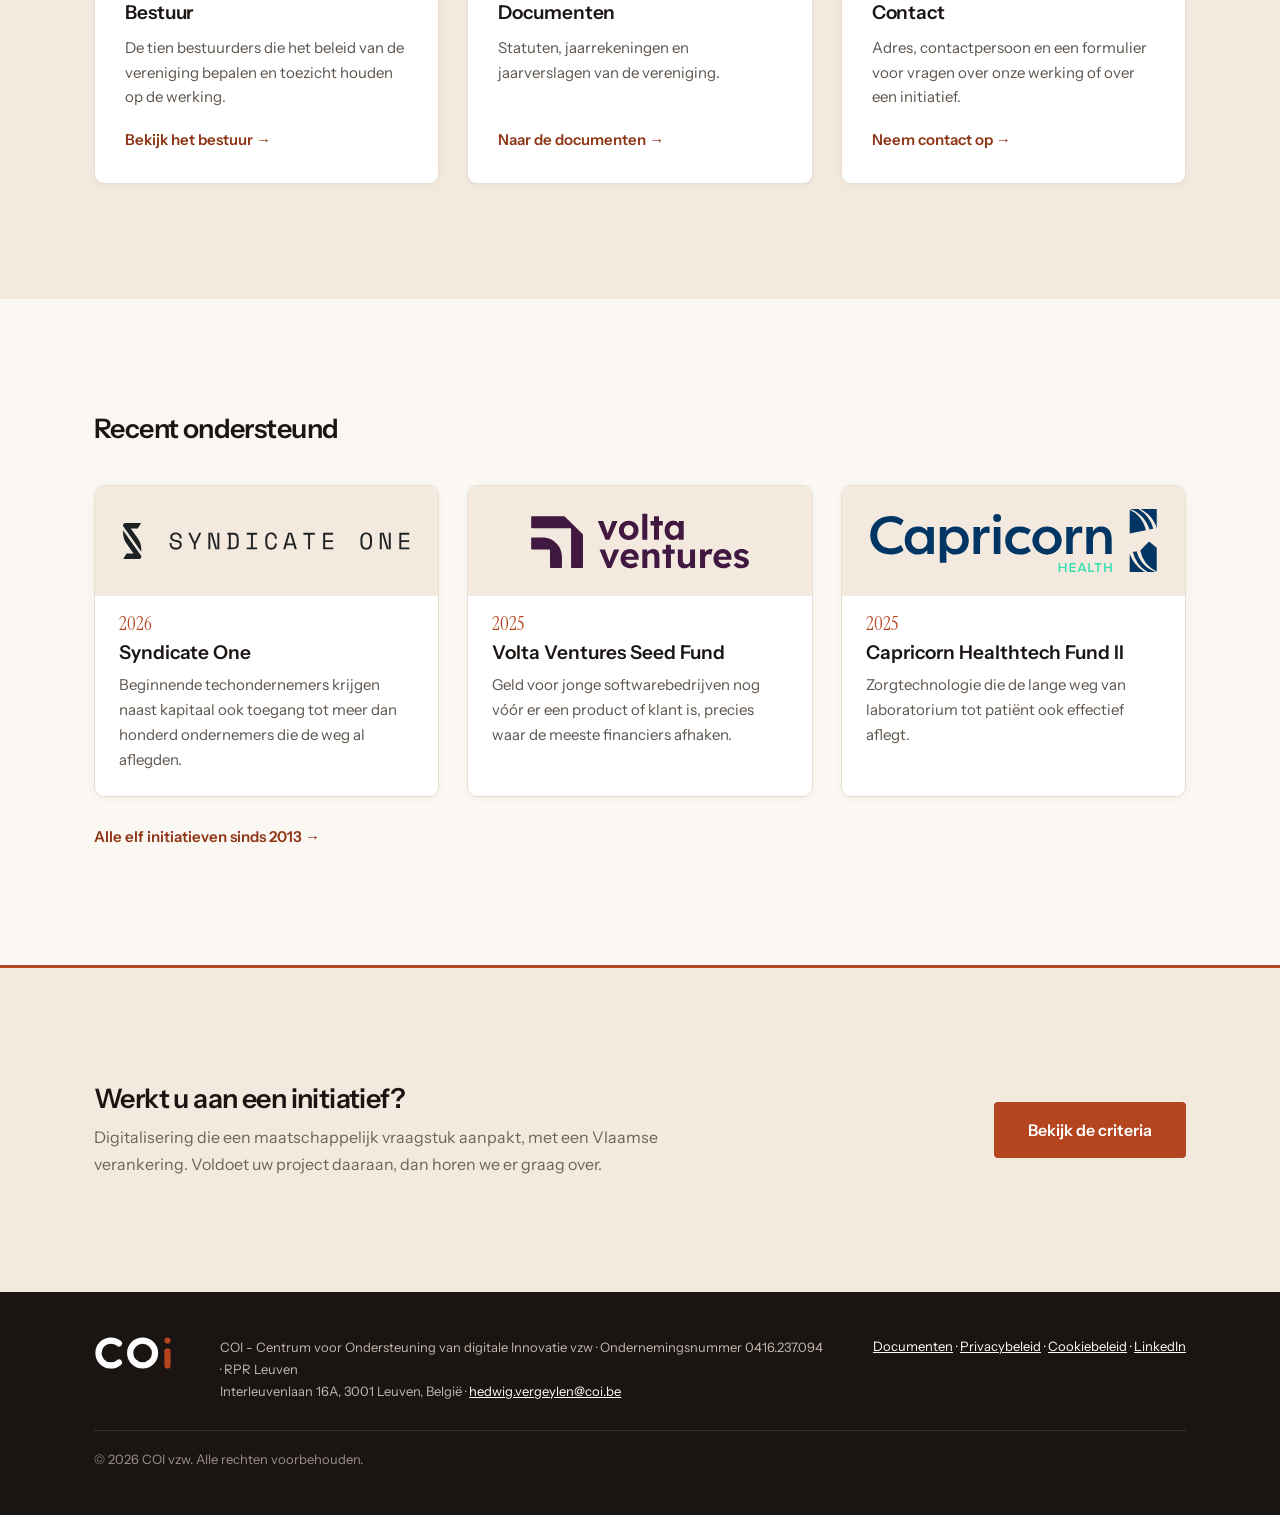
==== commit d4f25413: "Maak de slogan korter: digitale innovatie met maatschappelijke impact "Wij steunen digitale innovati" ====
--- a/index.html
+++ b/index.html
@@ -15,7 +15,7 @@
 <meta property="og:image" content="https://www.coi.be/assets/deelbeeld.png" />
 <meta property="og:image:width" content="1200" />
 <meta property="og:image:height" content="627" />
-<meta property="og:image:alt" content="COI vzw: wij steunen digitale innovatie die een maatschappelijk vraagstuk aanpakt" />
+<meta property="og:image:alt" content="COI vzw: wij ondersteunen digitale innovatie met maatschappelijke impact" />
 <meta name="twitter:card" content="summary_large_image" />
 <link rel="icon" type="image/svg+xml" href="assets/favicon.svg" />
 <link rel="icon" type="image/png" sizes="32x32" href="assets/favicon-32.png" />
@@ -73,7 +73,7 @@
 
 <section class="hero">
   <div class="container hero__content">
-    <h1>Wij steunen digitale innovatie die een maatschappelijk vraagstuk aanpakt</h1>
+    <h1>Wij ondersteunen digitale innovatie met maatschappelijke impact</h1>
     <p>COI vzw doet dat sinds 1976, in Vlaanderen, zonder winstoogmerk. Wat uit een participatie terugvloeit, gaat opnieuw naar een volgend initiatief.</p>
     <a href="over-ons/" class="btn">Onze missie</a>
   </div>
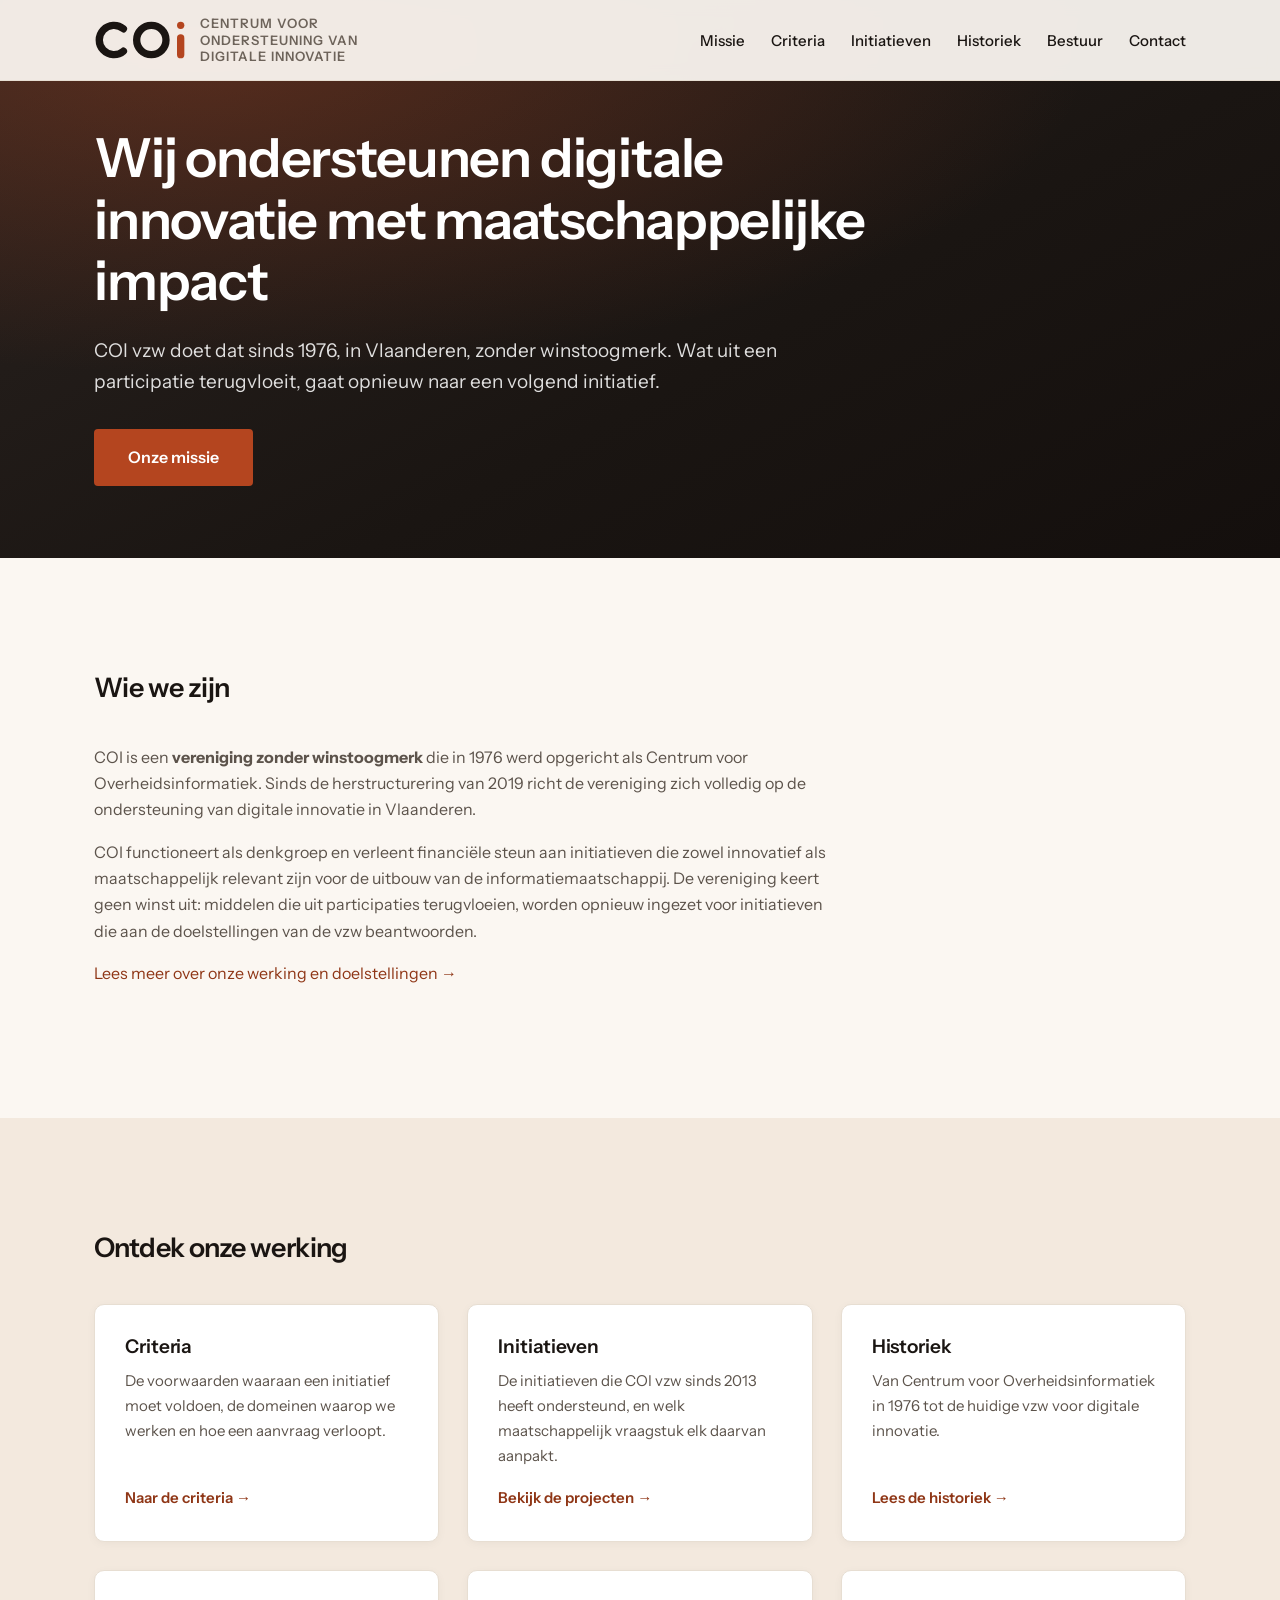
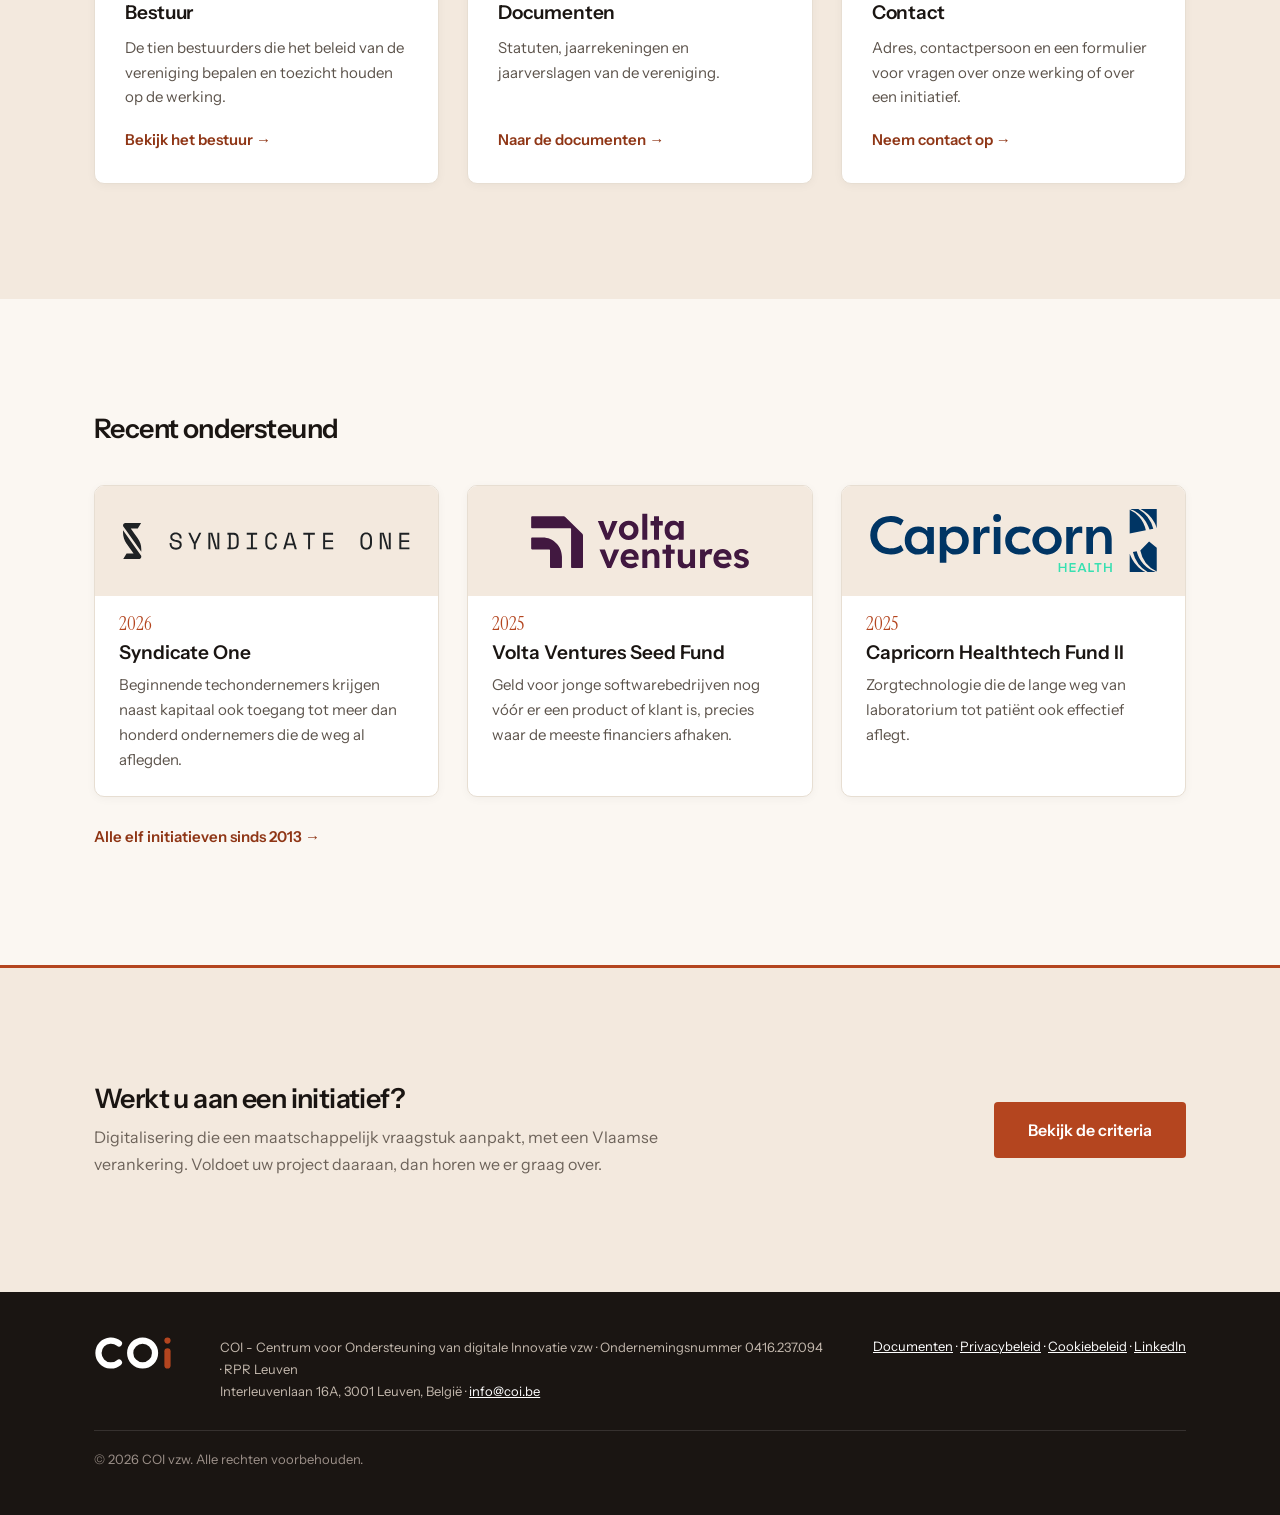
==== commit a51d3e1a: "Zet het algemene e-mailadres op info@coi.be De site wees overal naar het persoonlijke adres van de a" ====
--- a/index.html
+++ b/index.html
@@ -12,9 +12,9 @@
 <meta property="og:title" content="COI vzw - Centrum voor Ondersteuning van digitale Innovatie" />
 <meta property="og:description" content="COI vzw is een Vlaamse denkgroep die innovatieve, maatschappelijk relevante initiatieven in de informatiemaatschappij financieel ondersteunt. Opgericht in 1976, zetel in Leuven." />
 <meta property="og:url" content="https://www.coi.be/" />
-<meta property="og:image" content="https://www.coi.be/assets/deelbeeld.png" />
-<meta property="og:image:width" content="1200" />
-<meta property="og:image:height" content="627" />
+<meta property="og:image" content="https://www.coi.be/assets/deelbeeld.png?v=3" />
+<meta property="og:image:width" content="2400" />
+<meta property="og:image:height" content="1254" />
 <meta property="og:image:alt" content="COI vzw: wij ondersteunen digitale innovatie met maatschappelijke impact" />
 <meta name="twitter:card" content="summary_large_image" />
 <link rel="icon" type="image/svg+xml" href="assets/favicon.svg" />
@@ -40,7 +40,7 @@
     "addressLocality": "Leuven",
     "addressCountry": "BE"
   },
-  "email": "hedwig.vergeylen@coi.be",
+  "email": "info@coi.be",
   "sameAs": ["https://www.linkedin.com/company/coivzw"]
 }
 </script>
@@ -198,7 +198,7 @@
     <img src="assets/coi-logo-wit.svg" alt="COI vzw" class="footer__logo">
     <p class="footer__legal">
       COI - Centrum voor Ondersteuning van digitale Innovatie vzw &middot; Ondernemingsnummer 0416.237.094 &middot; RPR Leuven<br>
-      Interleuvenlaan 16A, 3001 Leuven, België &middot; <a href="mailto:hedwig.vergeylen@coi.be">hedwig.vergeylen@coi.be</a>
+      Interleuvenlaan 16A, 3001 Leuven, België &middot; <a href="mailto:info@coi.be">info@coi.be</a>
     </p>
     <p class="footer__links">
       <a href="documenten/">Documenten</a> &middot;
